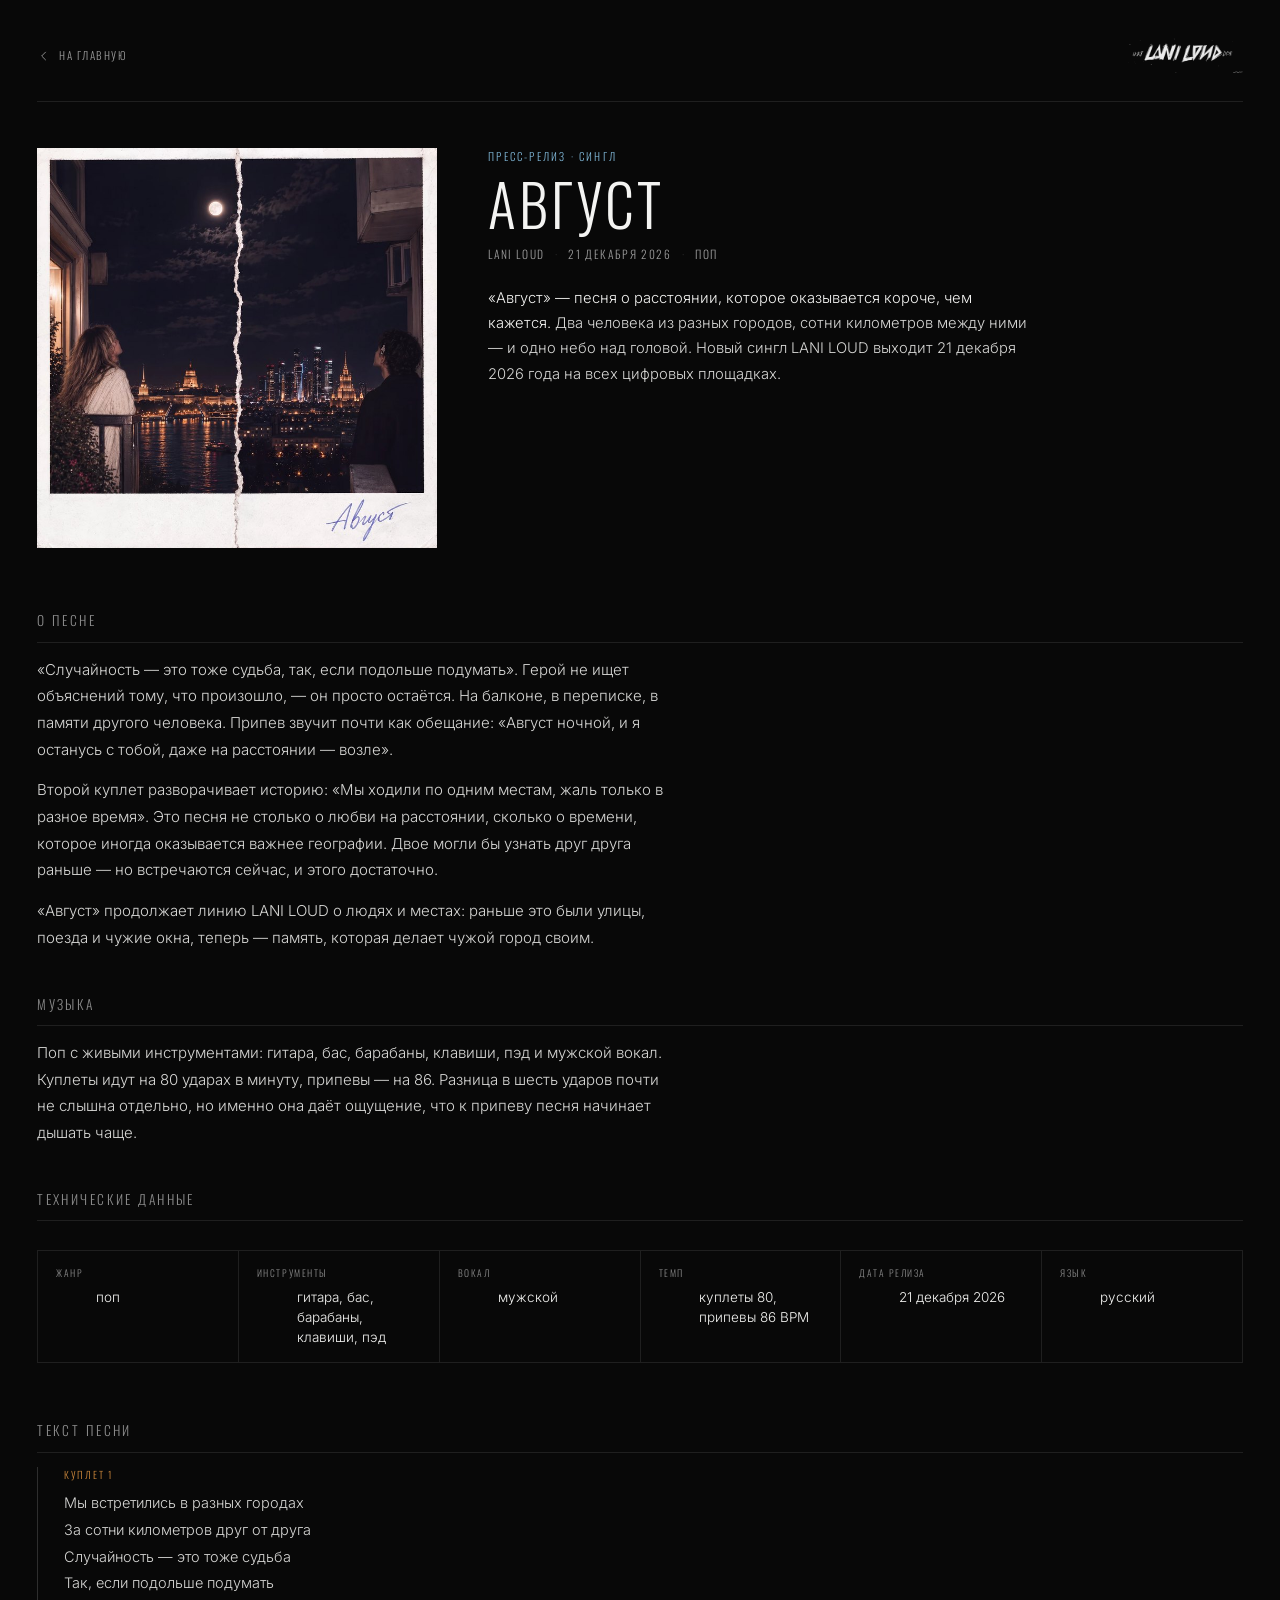
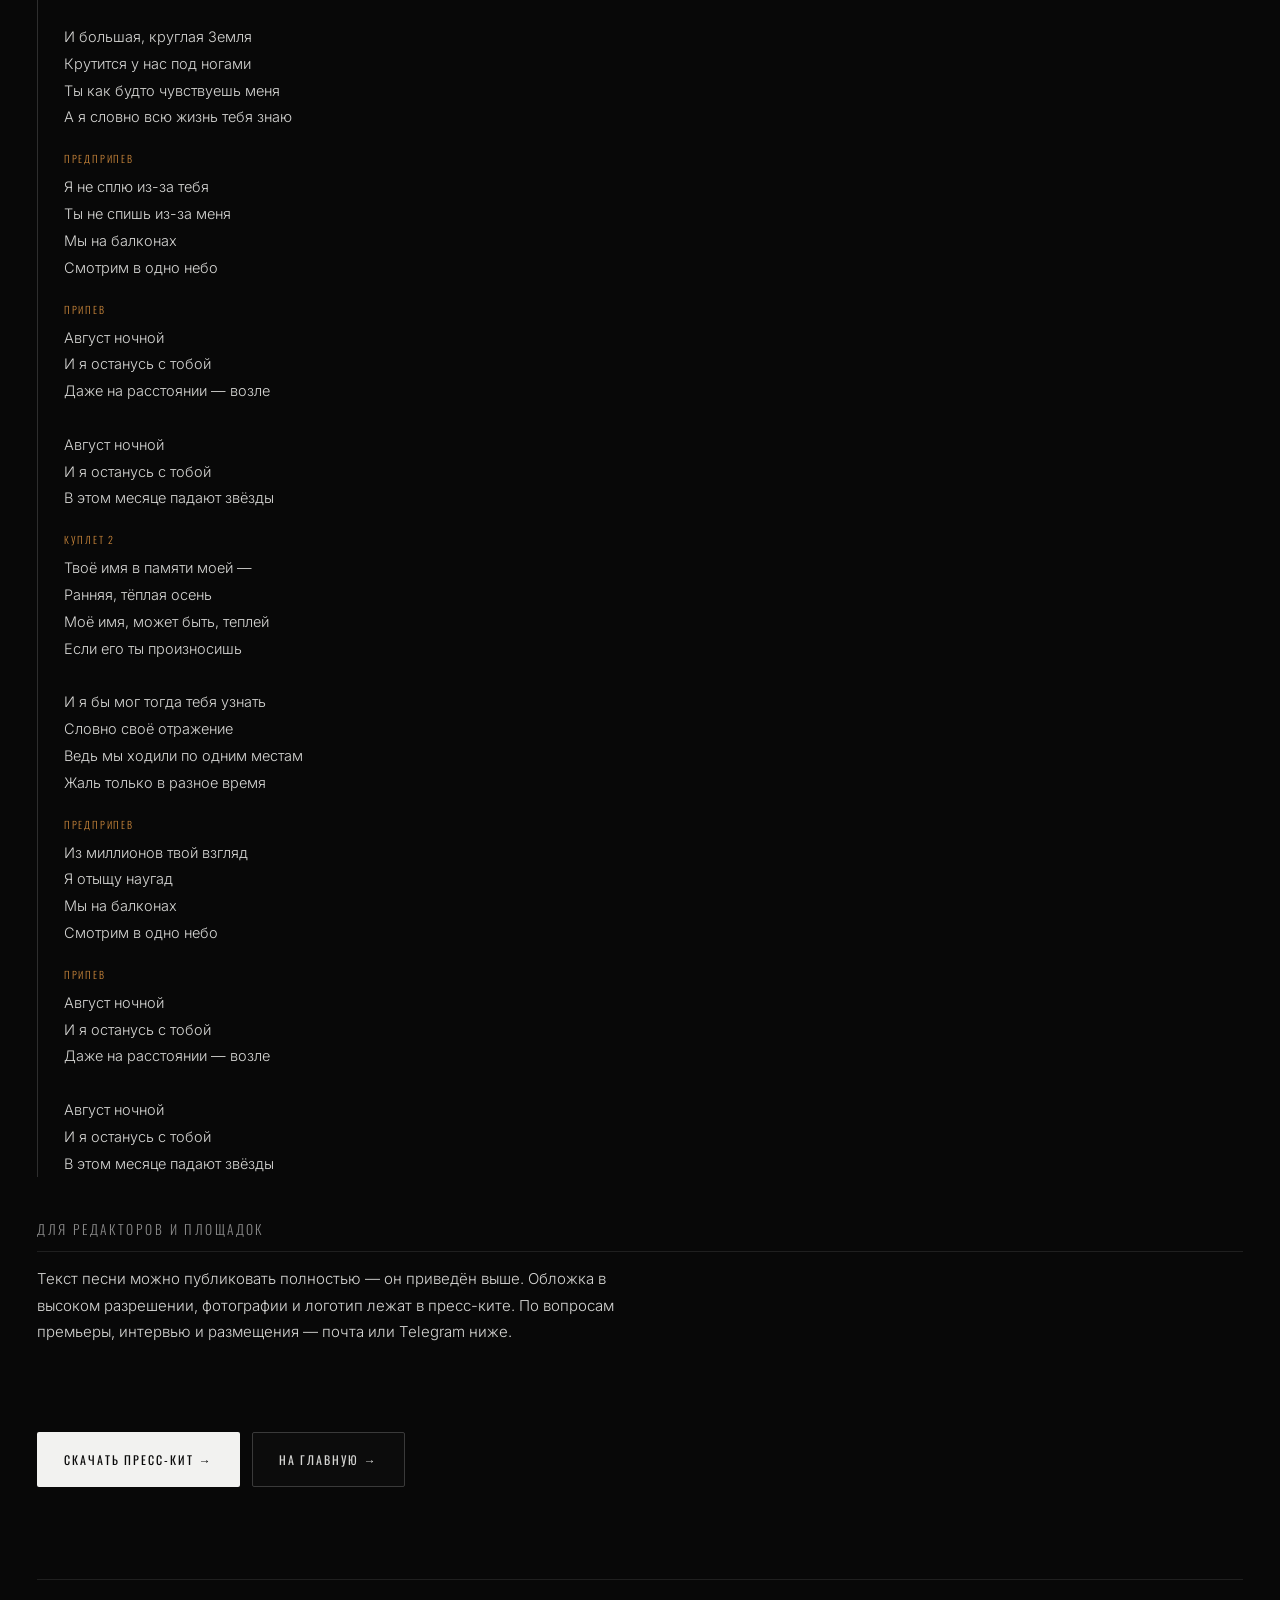
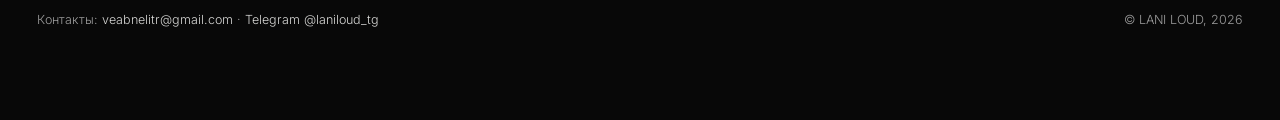
==== press/avgust.html @ 96c7801c "Пресс-релиз «Август»: отдельная страница, текст песни, техданные, обновлённый пресс-кит" ====
<!DOCTYPE html>
<html lang="ru">
<head>
<meta charset="utf-8">
<meta name="viewport" content="width=device-width, initial-scale=1">
<title>Пресс-релиз: LANI LOUD — «Август» · 21 декабря 2026</title>
<meta name="description" content="Пресс-релиз сингла LANI LOUD «Август»: история песни, музыка, технические данные и полный текст. Премьера — 21 декабря 2026.">
<link rel="canonical" href="https://laniloud.ru/press/avgust.html">
<meta property="og:type" content="article">
<meta property="og:locale" content="ru_RU">
<meta property="og:site_name" content="LANI LOUD">
<meta property="og:title" content="LANI LOUD — «Август». Пресс-релиз">
<meta property="og:description" content="История песни, музыка, технические данные и текст. Премьера — 21 декабря 2026.">
<meta property="og:image" content="https://laniloud.ru/assets/img/cover-04.jpg?v=5c06043e">
<meta property="og:url" content="https://laniloud.ru/press/avgust.html">
<meta name="twitter:card" content="summary_large_image">
<meta name="twitter:image" content="https://laniloud.ru/assets/img/cover-04.jpg?v=5c06043e">
<meta name="theme-color" content="#080808">

<link rel="icon" href="../favicon.ico" sizes="any">
<link rel="icon" type="image/png" sizes="192x192" href="../assets/img/icon-192.png">
<link rel="apple-touch-icon" href="../assets/img/apple-touch-icon.png">

<link rel="preload" as="font" type="font/woff2" href="../assets/fonts/oswald-400-cyrillic.woff2" crossorigin>
<link rel="preload" as="font" type="font/woff2" href="../assets/fonts/inter-300-cyrillic.woff2" crossorigin>
<link rel="stylesheet" href="../css/fonts.css">
<link rel="stylesheet" href="../css/style.css?v=68ec0468">
</head>
<body class="release-page">

<main class="release wrap">
  <div class="release-top">
    <a class="release-back" href="../index.html">
      <svg width="14" height="14" viewBox="0 0 24 24" fill="none" stroke="currentColor" stroke-width="1.5" aria-hidden="true"><path d="M15 5l-7 7 7 7"/></svg>
      На главную
    </a>
    <img src="../assets/img/logo.png" alt="LANI LOUD" width="1200" height="365">
  </div>

  <div class="release-hero">
    <div class="release-cover">
      <img src="../assets/img/cover-04.jpg?v=5c06043e" alt="Обложка сингла «Август»" width="760" height="760">
    </div>
    <div>
      <p class="release-kicker">Пресс-релиз · сингл</p>
      <h1 class="release-title">Август</h1>
      <p class="release-meta">
        <span>LANI LOUD</span>
        <span>21 декабря 2026</span>
        <span>поп</span>
      </p>
      <p class="release-lead">
        <b>«Август» — песня о расстоянии, которое оказывается короче, чем кажется.</b>
        Два человека из разных городов, сотни километров между ними — и одно небо над головой.
        Новый сингл LANI LOUD выходит 21 декабря 2026 года на всех цифровых площадках.
      </p>
    </div>
  </div>

  <div class="release-body">

    <section class="release-section">
      <h2 class="release-h2">О песне</h2>
      <p class="release-text">
        «Случайность — это тоже судьба, так, если подольше подумать». Герой не ищет объяснений
        тому, что произошло, — он просто остаётся. На балконе, в переписке, в памяти другого
        человека. Припев звучит почти как обещание: «Август ночной, и я останусь с тобой,
        даже на расстоянии — возле».
      </p>
      <p class="release-text">
        Второй куплет разворачивает историю: «Мы ходили по одним местам, жаль только в разное
        время». Это песня не столько о любви на расстоянии, сколько о времени, которое иногда
        оказывается важнее географии. Двое могли бы узнать друг друга раньше — но встречаются
        сейчас, и этого достаточно.
      </p>
      <p class="release-text">
        «Август» продолжает линию LANI LOUD о людях и местах: раньше это были улицы, поезда и
        чужие окна, теперь — память, которая делает чужой город своим.
      </p>
    </section>

    <section class="release-section">
      <h2 class="release-h2">Музыка</h2>
      <p class="release-text">
        Поп с живыми инструментами: гитара, бас, барабаны, клавиши, пэд и мужской вокал.
        Куплеты идут на 80 ударах в минуту, припевы — на 86. Разница в шесть ударов почти
        не слышна отдельно, но именно она даёт ощущение, что к припеву песня начинает
        дышать чаще.
      </p>
    </section>

    <section class="release-section">
      <h2 class="release-h2">Технические данные</h2>
      <dl class="release-specs">
        <div class="release-spec"><dt>Жанр</dt><dd>поп</dd></div>
        <div class="release-spec"><dt>Инструменты</dt><dd>гитара, бас, барабаны, клавиши, пэд</dd></div>
        <div class="release-spec"><dt>Вокал</dt><dd>мужской</dd></div>
        <div class="release-spec"><dt>Темп</dt><dd>куплеты 80, припевы 86 BPM</dd></div>
        <div class="release-spec"><dt>Дата релиза</dt><dd>21 декабря 2026</dd></div>
        <div class="release-spec"><dt>Язык</dt><dd>русский</dd></div>
      </dl>
    </section>

    <section class="release-section">
      <h2 class="release-h2">Текст песни</h2>
      <div class="lyrics">
        <div class="lyrics-part">
          <b>Куплет 1</b>
          <p>Мы встретились в разных городах
За сотни километров друг от друга
Случайность — это тоже судьба
Так, если подольше подумать

И большая, круглая Земля
Крутится у нас под ногами
Ты как будто чувствуешь меня
А я словно всю жизнь тебя знаю</p>
        </div>
        <div class="lyrics-part">
          <b>Предприпев</b>
          <p>Я не сплю из-за тебя
Ты не спишь из-за меня
Мы на балконах
Смотрим в одно небо</p>
        </div>
        <div class="lyrics-part">
          <b>Припев</b>
          <p>Август ночной
И я останусь с тобой
Даже на расстоянии — возле

Август ночной
И я останусь с тобой
В этом месяце падают звёзды</p>
        </div>
        <div class="lyrics-part">
          <b>Куплет 2</b>
          <p>Твоё имя в памяти моей —
Ранняя, тёплая осень
Моё имя, может быть, теплей
Если его ты произносишь

И я бы мог тогда тебя узнать
Словно своё отражение
Ведь мы ходили по одним местам
Жаль только в разное время</p>
        </div>
        <div class="lyrics-part">
          <b>Предприпев</b>
          <p>Из миллионов твой взгляд
Я отыщу наугад
Мы на балконах
Смотрим в одно небо</p>
        </div>
        <div class="lyrics-part">
          <b>Припев</b>
          <p>Август ночной
И я останусь с тобой
Даже на расстоянии — возле

Август ночной
И я останусь с тобой
В этом месяце падают звёзды</p>
        </div>
      </div>
    </section>

    <section class="release-section">
      <h2 class="release-h2">Для редакторов и площадок</h2>
      <p class="release-text">
        Текст песни можно публиковать полностью — он приведён выше. Обложка в высоком
        разрешении, фотографии и логотип лежат в пресс-ките. По вопросам премьеры,
        интервью и размещения — почта или Telegram ниже.
      </p>
    </section>

    <div class="release-cta">
      <a class="btn btn-solid" href="../assets/press/lani-loud-press-kit.zip?v=f2b9d2ac" download>Скачать пресс-кит →</a>
      <a class="btn btn-ghost" href="../index.html">На главную →</a>
    </div>

    <div class="release-foot">
      <span>
        Контакты: <a href="mailto:veabnelitr@gmail.com">veabnelitr@gmail.com</a> ·
        <a href="https://t.me/laniloud_tg" target="_blank" rel="noopener">Telegram @laniloud_tg</a>
      </span>
      <span>© LANI LOUD, 2026</span>
    </div>

  </div>
</main>

</body>
</html>
---- css/fonts.css ----
/* Шрифты лежат рядом с сайтом — внешний CDN не используется.
   Файл собран скриптом design/fetch_fonts.py, править вручную не нужно. */

@font-face {
  font-family: 'Inter';
  font-style: normal;
  font-weight: 300;
  font-display: swap;
  src: url('../assets/fonts/inter-300-cyrillic.woff2') format('woff2');
  unicode-range: U+0301, U+0400-045F, U+0490-0491, U+04B0-04B1, U+2116;
}

@font-face {
  font-family: 'Inter';
  font-style: normal;
  font-weight: 300;
  font-display: swap;
  src: url('../assets/fonts/inter-300-latin.woff2') format('woff2');
  unicode-range: U+0000-00FF, U+0131, U+0152-0153, U+02BB-02BC, U+02C6, U+02DA, U+02DC, U+0304, U+0308, U+0329, U+2000-206F, U+20AC, U+2122, U+2191, U+2193, U+2212, U+2215, U+FEFF, U+FFFD;
}

@font-face {
  font-family: 'Neucha';
  font-style: normal;
  font-weight: 400;
  font-display: swap;
  src: url('../assets/fonts/neucha-400-cyrillic.woff2') format('woff2');
  unicode-range: U+0301, U+0400-045F, U+0490-0491, U+04B0-04B1, U+2116;
}

@font-face {
  font-family: 'Neucha';
  font-style: normal;
  font-weight: 400;
  font-display: swap;
  src: url('../assets/fonts/neucha-400-latin.woff2') format('woff2');
  unicode-range: U+0000-00FF, U+0131, U+0152-0153, U+02BB-02BC, U+02C6, U+02DA, U+02DC, U+0304, U+0308, U+0329, U+2000-206F, U+20AC, U+2122, U+2191, U+2193, U+2212, U+2215, U+FEFF, U+FFFD;
}

@font-face {
  font-family: 'Oswald';
  font-style: normal;
  font-weight: 300;
  font-display: swap;
  src: url('../assets/fonts/oswald-300-cyrillic.woff2') format('woff2');
  unicode-range: U+0301, U+0400-045F, U+0490-0491, U+04B0-04B1, U+2116;
}

@font-face {
  font-family: 'Oswald';
  font-style: normal;
  font-weight: 300;
  font-display: swap;
  src: url('../assets/fonts/oswald-300-latin.woff2') format('woff2');
  unicode-range: U+0000-00FF, U+0131, U+0152-0153, U+02BB-02BC, U+02C6, U+02DA, U+02DC, U+0304, U+0308, U+0329, U+2000-206F, U+20AC, U+2122, U+2191, U+2193, U+2212, U+2215, U+FEFF, U+FFFD;
}

@font-face {
  font-family: 'Oswald';
  font-style: normal;
  font-weight: 400;
  font-display: swap;
  src: url('../assets/fonts/oswald-400-cyrillic.woff2') format('woff2');
  unicode-range: U+0301, U+0400-045F, U+0490-0491, U+04B0-04B1, U+2116;
}

@font-face {
  font-family: 'Oswald';
  font-style: normal;
  font-weight: 400;
  font-display: swap;
  src: url('../assets/fonts/oswald-400-latin.woff2') format('woff2');
  unicode-range: U+0000-00FF, U+0131, U+0152-0153, U+02BB-02BC, U+02C6, U+02DA, U+02DC, U+0304, U+0308, U+0329, U+2000-206F, U+20AC, U+2122, U+2191, U+2193, U+2212, U+2215, U+FEFF, U+FFFD;
}
---- css/style.css ----
/* ==========================================================================
   LANI LOUD — дизайн-система и вёрстка главной страницы
   Палитра и метрики сняты с концепта (см. design/analyze_concept.py)
   Структура: шапка → hero с видео-баннером → музыка → видео → пресс-релизы → фото → футер
   ========================================================================== */

/* ---------- 1. Токены ---------- */
:root {
  /* фон и поверхности */
  --bg:            #080808;
  --bg-soft:       #0e0e0e;
  --surface:       #181818;
  --surface-2:     #222222;
  --line:          #1f1f1f;
  --line-strong:   #2e2e2e;

  /* текст */
  --text:          #f4f4f2;
  --text-soft:     #d6d6d4;
  --text-muted:    #9c9c9c;
  --text-dim:      #8a8a8a;   /* было #6f6f6f — не дотягивало до 4.5:1 по контрасту */

  /* акцент — тёплый янтарь городских огней */
  --ember:         #d08a3c;
  --ember-soft:    rgba(208, 138, 60, .28);
  --cool:          #7fb6d6;   /* холодный акцент логотипа, для бейджей «скоро» */

  /* типографика */
  --font-display: "Oswald", "Arial Narrow", Impact, sans-serif;
  --font-body:    "Inter", -apple-system, "Segoe UI", Roboto, Arial, sans-serif;
  --font-script:  "Neucha", "Caveat", "Segoe Script", cursive;

  /* сетка */
  --maxw:   1440px;
  --gut:    clamp(18px, 2.9vw, 44px);
  --radius: 2px;

  --ease: cubic-bezier(.22, .61, .36, 1);
}

/* ---------- 2. Сброс ---------- */
*, *::before, *::after { box-sizing: border-box; }
html { -webkit-text-size-adjust: 100%; scroll-behavior: smooth; }
body {
  margin: 0;
  background: var(--bg);
  color: var(--text);
  font-family: var(--font-body);
  font-size: 15px;
  font-weight: 300;
  line-height: 1.6;
  -webkit-font-smoothing: antialiased;
  overflow-x: hidden;
}
img, svg, video { display: block; max-width: 100%; }
h1, h2, h3, p, figure, blockquote, ul, ol { margin: 0; padding: 0; }
ul, ol { list-style: none; }
a { color: inherit; text-decoration: none; }
button, input { font: inherit; color: inherit; }
button { background: none; border: 0; cursor: pointer; }
:focus-visible { outline: 1px solid var(--ember); outline-offset: 3px; }

.sprite { position: absolute; width: 0; height: 0; overflow: hidden; }
.ico { width: 16px; height: 16px; flex: none; }
.ico-arrow { width: 15px; height: 15px; }
.sr-only {
  position: absolute; width: 1px; height: 1px; padding: 0; margin: -1px;
  overflow: hidden; clip: rect(0 0 0 0); white-space: nowrap; border: 0;
}
.skip-link {
  position: absolute; left: -9999px; top: 0; z-index: 200;
  padding: 12px 18px; background: var(--text); color: #0a0a0a;
  font-family: var(--font-display); font-size: 12px; letter-spacing: .12em; text-transform: uppercase;
}
.skip-link:focus { left: 12px; top: 12px; }

.wrap { width: 100%; max-width: var(--maxw); margin-inline: auto; padding-inline: var(--gut); }

/* ---------- 3. Типографика-компоненты ---------- */
.section-title {
  font-family: var(--font-display);
  font-size: 13px;
  font-weight: 400;
  letter-spacing: .2em;
  text-transform: uppercase;
  color: var(--text);
}
.section-head {
  display: flex; align-items: baseline; justify-content: space-between; gap: 20px;
  padding-block: clamp(24px, 2.4vw, 34px) clamp(16px, 1.6vw, 22px);
}
.section-note {
  font-size: 12px; color: var(--text-dim);
}
.section-link,
.text-link {
  display: inline-flex; align-items: center; gap: 10px;
  font-family: var(--font-display); font-size: 11px; font-weight: 300;
  letter-spacing: .16em; text-transform: uppercase; color: var(--text-soft);
  transition: color .25s var(--ease);
}
.section-link:hover, .text-link:hover { color: var(--ember); }
.section-link .ico-arrow, .text-link .ico-arrow { transition: transform .3s var(--ease); }
.section-link:hover .ico-arrow, .text-link:hover .ico-arrow { transform: translateX(4px); }
.text-link.is-muted { color: var(--text-dim); cursor: default; }
.text-link.is-muted:hover { color: var(--text-dim); }

/* бейджи статуса релиза */
.badge {
  display: inline-block; margin-bottom: 12px;
  padding: 4px 9px; border: 1px solid var(--line-strong); border-radius: 2px;
  font-family: var(--font-display); font-size: 10px; font-weight: 400;
  letter-spacing: .18em; text-transform: uppercase;
}
.badge-out { color: var(--ember); border-color: var(--ember-soft); }
.badge-soon { color: var(--cool); border-color: rgba(127, 182, 214, .28); }

/* ---------- 4. Кнопки ---------- */
.btn {
  display: inline-flex; align-items: center; justify-content: center; gap: 14px;
  padding: 17px 26px;
  font-family: var(--font-display); font-size: 12px; font-weight: 400;
  letter-spacing: .16em; text-transform: uppercase;
  border: 1px solid transparent; border-radius: var(--radius);
  transition: background-color .3s var(--ease), color .3s var(--ease),
              border-color .3s var(--ease), transform .3s var(--ease);
}
.btn .ico-arrow { transition: transform .3s var(--ease); }
.btn:hover .ico-arrow { transform: translateX(4px); }
.btn-solid { background: #f2f2f0; color: #0a0a0a; }
.btn-solid:hover { background: #fff; transform: translateY(-1px); }
.btn-ghost { border-color: #3a3a3a; color: var(--text-soft); background: rgba(255, 255, 255, .015); }
.btn-ghost:hover { border-color: var(--ember); color: #fff; }

/* ---------- 5. Шапка ---------- */
.site-header {
  position: fixed; inset: 0 0 auto 0; z-index: 60;
  transition: background-color .4s var(--ease), border-color .4s var(--ease);
  border-bottom: 1px solid transparent;
}
.site-header.is-stuck {
  background: rgba(8, 8, 8, .92);
  backdrop-filter: blur(10px);
  border-bottom-color: var(--line);
}
.header-inner {
  display: grid; grid-template-columns: 1fr auto 1fr; align-items: center; gap: 20px;
  min-height: 72px;
}
/* логотип в шапке проявляется только после прокрутки: в hero уже есть большой */
.header-logo {
  justify-self: center;
  opacity: 0; visibility: hidden;
  transition: opacity .35s var(--ease), visibility .35s var(--ease);
}
.site-header.is-stuck .header-logo { opacity: 1; visibility: visible; }
.header-logo img {
  width: auto; height: clamp(22px, 2.1vw, 30px);
  filter: drop-shadow(0 2px 10px rgba(0, 0, 0, .7));
}
.socials { display: flex; align-items: center; gap: clamp(14px, 1.6vw, 22px); }
.socials a { color: #cfcfcf; transition: color .25s var(--ease), transform .25s var(--ease); }
.socials a:hover { color: var(--ember); transform: translateY(-1px); }
.socials .ico { width: 15px; height: 15px; }

.main-nav { justify-self: end; }
.main-nav ul { display: flex; align-items: center; gap: clamp(14px, 2.1vw, 30px); }
.main-nav a {
  position: relative;
  font-family: var(--font-display); font-size: 12px; font-weight: 300;
  letter-spacing: .15em; text-transform: uppercase; color: var(--text-soft);
  padding-block: 6px; transition: color .25s var(--ease);
}
.main-nav a::after {
  content: ""; position: absolute; left: 0; right: 0; bottom: 0; height: 1px;
  background: var(--ember); transform: scaleX(0); transform-origin: left;
  transition: transform .3s var(--ease);
}
.main-nav a:hover { color: #fff; }
.main-nav a:hover::after { transform: scaleX(1); }

.burger { display: none; justify-self: end; width: 34px; height: 34px; padding: 8px 4px; }
.burger-line { display: block; height: 1px; background: var(--text-soft); transition: transform .3s var(--ease); }
.burger-line + .burger-line { margin-top: 7px; }
.burger[aria-expanded="true"] .burger-line:first-child { transform: translateY(4px) rotate(45deg); }
.burger[aria-expanded="true"] .burger-line:last-child { transform: translateY(-4px) rotate(-45deg); }

/* ---------- 6. Мобильное меню ---------- */
.mobile-menu {
  position: fixed; inset: 0; z-index: 55;
  background: rgba(8, 8, 8, .98);
  padding: 100px var(--gut) 40px;
  display: flex; flex-direction: column; justify-content: space-between;
}
.mobile-menu[hidden] { display: none; }
.mobile-menu nav a {
  display: block; padding-block: 14px;
  font-family: var(--font-display); font-size: 26px; font-weight: 300;
  letter-spacing: .1em; text-transform: uppercase; color: var(--text);
  border-bottom: 1px solid var(--line);
}
.mobile-menu nav a:hover { color: var(--ember); }
.mobile-socials { padding-top: 30px; }
body.is-locked { overflow: hidden; }

/* ---------- 7. Hero с видео-баннером ---------- */
.hero {
  position: relative;
  display: flex; flex-direction: column;
  min-height: clamp(620px, 84vh, 840px);
  padding: 56px 0 clamp(34px, 4vw, 58px);
  overflow: hidden;
  border-bottom: 1px solid var(--line);
}
.hero-bg {
  position: absolute; inset: 0;
  /* По горизонтали 100% — справа всегда остаются скелет-дудл и окно.
     По вертикали: фон масштабируется по ширине окна, поэтому голова «уезжает»
     вниз на широких экранах. 19.17vw — на какой высоте в кадре голова,
     250px — на какой высоте hero её удержать. Значение отрицательное, то есть
     картинка приподнимается; min(0px, …) не даёт уйти в плюс и оставить пустоту сверху. */
  background-image: url("../assets/img/hero.jpg");
  background-repeat: no-repeat;
  background-size: cover;
  background-position: 100% min(0px, calc(250px - 19.17vw));
}
.hero-video {
  position: absolute; inset: 0;
  width: 100%; height: 100%;
  object-fit: cover; object-position: center center;
}
.hero-scrim {
  position: absolute; inset: 0;
  background:
    linear-gradient(90deg, rgba(8, 8, 8, .92) 0%, rgba(8, 8, 8, .55) 34%, rgba(8, 8, 8, .05) 62%, rgba(8, 8, 8, .35) 100%),
    linear-gradient(180deg, rgba(8, 8, 8, .88) 0%, rgba(8, 8, 8, .05) 32%, rgba(8, 8, 8, .3) 70%, var(--bg) 100%);
}
.hero-logo { position: relative; z-index: 3; padding-inline: var(--gut); }
/* логотип: увеличен так, чтобы просвет сверху и до головы был одинаковым
   (56 px сверху и ~56 px до волос на типичном десктопе). */
.hero-logo img {
  width: clamp(220px, 30.4vw, 437px); height: auto; margin-inline: auto;
  filter: drop-shadow(0 6px 28px rgba(0, 0, 0, .9));
}
.hero-inner {
  position: relative; z-index: 2;
  flex: 1;
  display: grid; grid-template-columns: minmax(0, 1fr) minmax(0, 300px);
  align-items: end; gap: 40px;
  padding-top: clamp(6px, 0.8vw, 14px);
}
.hero-title {
  font-family: var(--font-display);
  font-size: clamp(17px, 1.62vw, 24px);
  font-weight: 300;
  line-height: 1.55;
  letter-spacing: .05em;
  text-transform: uppercase;
  color: #f0f0ee;
  max-width: 22ch;
}
.hero-actions { display: flex; flex-wrap: wrap; gap: 14px; margin-top: clamp(24px, 3vw, 40px); }

/* цитата: как в референсе — прописные, наклон, тонкие «процарапанные» штрихи,
   стоит выше скелета-дудла и не задевает его */
.hero-quote {
  align-self: start;
  text-align: right;
  max-width: 250px;
  margin-left: auto;
}
.hero-quote::before {
  content: ""; display: block; width: 100%; height: 1px;
  background: rgba(255, 255, 255, .34); margin: 0 0 13px auto;
}
.hero-quote blockquote p {
  font-family: var(--font-script);
  font-size: clamp(14px, 1.16vw, 17px);
  font-weight: 400;
  line-height: 1.3;
  letter-spacing: .01em;
  text-transform: uppercase;
  color: rgba(255, 255, 255, .88);
  text-shadow: 0 0 15px rgba(255, 255, 255, .16), 0 2px 12px rgba(0, 0, 0, .9);
  transform: skewX(-8deg);
  transform-origin: 100% 0;
  filter: url(#scratched);
}
.hero-quote figcaption {
  display: flex; align-items: center; justify-content: flex-end; gap: 10px;
  margin-top: 12px;
  font-family: var(--font-script); font-size: 13px;
  letter-spacing: .06em; text-transform: uppercase;
  color: rgba(255, 255, 255, .6);
}
.hero-quote figcaption::before {
  content: ""; width: 26px; height: 1px; background: rgba(255, 255, 255, .5);
}

/* ---------- 8. Секции ---------- */
.section { border-bottom: 1px solid var(--line); }

/* ---------- 9. Музыка ---------- */
.track-grid {
  display: grid; grid-template-columns: repeat(auto-fit, minmax(220px, 1fr));
  gap: clamp(10px, 1.15vw, 18px);
  padding-bottom: clamp(6px, 1vw, 12px);
}
.track-card { display: block; width: 100%; text-align: left; }
.track-cover {
  position: relative;
  display: block; overflow: hidden; background: var(--surface);
  aspect-ratio: 9 / 10;                 /* пропорция обложки как в концепте */
}
.track-badge {
  position: absolute; z-index: 2; top: 10px; left: 10px;
  padding: 4px 8px; border: 1px solid rgba(127, 182, 214, .45); border-radius: 2px;
  background: rgba(8, 8, 8, .68);
  font-family: var(--font-display); font-size: 10px; font-weight: 400;
  letter-spacing: .18em; text-transform: uppercase; color: var(--cool);
}
.track-cover img {
  width: 100%; height: 100%; object-fit: cover;
  filter: grayscale(.3) brightness(.88) contrast(1.06);
  transition: transform .6s var(--ease), filter .6s var(--ease);
}
.track-card:hover .track-cover img,
.track-card:focus-visible .track-cover img { transform: scale(1.035); filter: grayscale(0) brightness(1) contrast(1.02); }
.track-meta {
  display: flex; align-items: baseline; justify-content: space-between; gap: 10px;
  padding-block: 13px 12px;
  border-bottom: 1px solid var(--line);
}
.track-name { font-size: 13px; color: #e8e8e6; }
.track-time {
  font-family: var(--font-display); font-size: 11px; font-weight: 300;
  letter-spacing: .1em; color: var(--text-dim);
}
.track-card:hover .track-name { color: #fff; }
.track-card:hover .track-time { color: var(--ember); }

.player-bar {
  display: flex; align-items: center; flex-wrap: wrap;
  gap: clamp(14px, 1.8vw, 22px);
  padding-block: clamp(20px, 2.4vw, 30px) clamp(24px, 2.6vw, 34px);
}
.player-btn {
  width: 40px; height: 40px; flex: none;
  display: grid; place-items: center;
  border: 1px solid var(--line-strong); border-radius: 50%;
  color: #d8d8d6;
  transition: border-color .3s var(--ease), color .3s var(--ease), transform .3s var(--ease);
}
.player-btn .ico { width: 13px; height: 13px; margin-left: 2px; }
.player-btn:hover { border-color: var(--ember); color: #fff; transform: scale(1.05); }
.waveform { display: flex; align-items: center; gap: 2px; flex: 1 1 220px; height: 44px; overflow: hidden; }
.waveform span {
  flex: 1 1 auto; min-width: 1px; background: #464646; border-radius: 1px;
  transition: background-color .4s var(--ease);
}
.player-bar:hover .waveform span { background: #5c5c5c; }
.waveform span.is-ember { background: var(--ember); }

.player-label {
  font-family: var(--font-display); font-size: 11px; font-weight: 300;
  letter-spacing: .14em; text-transform: uppercase; color: var(--text-dim);
}
.platform-inline { display: flex; align-items: center; flex-wrap: wrap; gap: 8px; }
.platform-inline a {
  display: inline-flex; align-items: center; gap: 8px;
  padding: 8px 13px; border: 1px solid var(--line-strong); border-radius: 2px;
  font-family: var(--font-display); font-size: 11px; font-weight: 300;
  letter-spacing: .12em; text-transform: uppercase; color: var(--text-soft);
  transition: color .25s var(--ease), border-color .25s var(--ease), background-color .25s var(--ease);
}
.platform-inline a:hover { color: #fff; border-color: var(--ember); background: rgba(208, 138, 60, .06); }
.platform-inline .ico { width: 14px; height: 14px; color: var(--ember); }

/* профили артиста на площадках */
.artist-links {
  display: flex; align-items: center; flex-wrap: wrap; gap: 12px 20px;
  padding-bottom: clamp(24px, 2.8vw, 38px);
}
.artist-links ul { display: flex; align-items: center; flex-wrap: wrap; gap: clamp(14px, 1.6vw, 24px); }
.artist-links a {
  display: inline-flex; align-items: center; gap: 8px;
  font-family: var(--font-display); font-size: 11.5px; font-weight: 300;
  letter-spacing: .14em; text-transform: uppercase; color: var(--text-muted);
  transition: color .25s var(--ease);
}
.artist-links a:hover { color: var(--ember); }
.artist-links .ico { width: 14px; height: 14px; }

/* ---------- 10. Видео ---------- */
.video-featured {
  display: grid; grid-template-columns: minmax(0, 2.1fr) minmax(0, 1fr);
  gap: clamp(20px, 2.6vw, 44px);
  align-items: center;
  padding-bottom: clamp(28px, 3vw, 44px);
}
.video-embed {
  position: relative; display: block; width: 100%;
  aspect-ratio: 16 / 9; overflow: hidden;
  background: var(--surface); border: 1px solid var(--line);
}
.video-embed img {
  width: 100%; height: 100%; object-fit: cover;
  filter: grayscale(.25) brightness(.82) contrast(1.06);
  transition: transform .6s var(--ease), filter .6s var(--ease);
}
.video-embed:hover img { transform: scale(1.03); filter: grayscale(0) brightness(1); }
.video-embed.is-playing { cursor: default; }
.video-iframe { width: 100%; height: 100%; border: 0; display: block; }
.video-play { position: absolute; inset: 0; display: grid; place-items: center; color: #fff; pointer-events: none; }
.video-play::before {
  content: ""; position: absolute; width: 68px; height: 68px;
  border: 1px solid rgba(255, 255, 255, .75); border-radius: 50%;
  background: rgba(8, 8, 8, .35);
  transition: background-color .3s var(--ease), border-color .3s var(--ease), transform .3s var(--ease);
}
.video-play .ico { position: relative; width: 18px; height: 18px; margin-left: 4px; }
.video-embed:hover .video-play::before { background: var(--ember); border-color: var(--ember); transform: scale(1.08); }

.video-caption { padding-top: 2px; }
.video-caption .video-name {
  font-family: var(--font-display); font-size: clamp(18px, 1.5vw, 22px); font-weight: 400;
  letter-spacing: .1em; text-transform: uppercase; color: var(--text);
}
.video-caption .video-type {
  margin-top: 8px;
  font-family: var(--font-display); font-size: 11px; font-weight: 300;
  letter-spacing: .16em; text-transform: uppercase; color: var(--text-dim);
}
.video-text { margin: 16px 0 20px; font-size: 13.5px; line-height: 1.68; color: var(--text-muted); }
.video-note {
  margin-top: 26px; padding-top: 18px; border-top: 1px solid var(--line);
  font-size: 12.5px; line-height: 1.6; color: var(--text-dim);
}

/* ---------- 11. Пресс-релизы ---------- */
.press-grid {
  display: grid; grid-template-columns: 1fr 1fr;
  column-gap: clamp(24px, 3.4vw, 60px);
  padding-bottom: clamp(28px, 3vw, 44px);
}
.press-card {
  display: grid; grid-template-columns: 96px minmax(0, 1fr); gap: clamp(16px, 1.8vw, 24px);
  padding-block: clamp(18px, 2vw, 26px);
  border-top: 1px solid var(--line);
}
.press-card img {
  width: 96px; height: 96px; object-fit: cover; align-self: start;
  filter: grayscale(.25) brightness(.9);
  transition: filter .5s var(--ease);
}
.press-card:hover img { filter: grayscale(0) brightness(1); }
.press-card.is-soon img { filter: grayscale(.75) brightness(.7); }
.press-title { font-family: var(--font-display); font-size: 16px; font-weight: 400; letter-spacing: .1em; text-transform: uppercase; color: var(--text); }
.press-meta { margin: 6px 0 8px; font-size: 11.5px; color: var(--text-dim); }
.press-text { font-size: 13px; line-height: 1.68; color: var(--text-muted); margin-bottom: 14px; }

/* ---------- 12. Фото-полоса ---------- */
.photo-strip { position: relative; border-bottom: 1px solid var(--line); }
.photo-label {
  position: absolute; top: 0; left: 50%; transform: translateX(-50%);
  width: 100%; max-width: var(--maxw); padding: 16px var(--gut); z-index: 2;
}
.photo-row { display: grid; grid-template-columns: repeat(5, minmax(0, 1fr)); gap: 2px; }
.photo-row li { aspect-ratio: 5 / 4; overflow: hidden; }
.photo-row img {
  width: 100%; height: 100%; object-fit: cover;
  filter: grayscale(.42) brightness(.86) contrast(1.06);
  transition: filter .5s var(--ease), transform .6s var(--ease);
}
.photo-row li:hover img { filter: grayscale(0) brightness(1); transform: scale(1.02); }

/* ---------- 13. Футер ---------- */
.site-footer { background: var(--bg); }
.footer-inner {
  display: grid; grid-template-columns: 1fr 1.5fr;
  padding-block: clamp(30px, 3.4vw, 50px);
}
.footer-col { padding-right: clamp(20px, 2.4vw, 40px); }
.footer-contacts { border-left: 1px solid var(--line); padding-left: clamp(20px, 2.4vw, 40px); }
.footer-col .section-title { margin-bottom: clamp(16px, 1.8vw, 22px); }
.footer-brand { display: flex; flex-direction: column; align-items: flex-start; }
.footer-logo { width: clamp(150px, 12vw, 190px); height: auto; margin-bottom: clamp(14px, 1.6vw, 20px); opacity: .9; }
.footer-note { font-size: 12.5px; color: var(--text-muted); max-width: 30ch; }
.footer-socials { margin-top: clamp(20px, 2.4vw, 30px); }

.contact-list { margin-bottom: 26px; }
.contact-list li + li { margin-top: 10px; }
.contact-list a { font-family: var(--font-display); font-size: 14px; font-weight: 300; letter-spacing: .08em; color: var(--text-soft); transition: color .25s var(--ease); }
.contact-list a:hover { color: var(--ember); }

.footer-skeleton { display: flex; align-items: center; justify-content: flex-end; gap: 16px; margin-top: clamp(28px, 3vw, 46px); }
.footer-skeleton svg { width: clamp(38px, 3vw, 48px); height: auto; aspect-ratio: 120 / 190; color: rgba(228, 228, 228, .55); }
.script-line { font-family: var(--font-script); font-size: clamp(19px, 1.6vw, 24px); line-height: 1.15; color: #dedede; transform: rotate(-2deg); }

.footer-bottom {
  display: flex; align-items: center; justify-content: space-between; gap: 16px;
  padding-block: 18px; border-top: 1px solid var(--line);
  font-family: var(--font-display); font-size: 11px; font-weight: 300;
  letter-spacing: .14em; text-transform: uppercase; color: var(--text-dim);
}

/* ---------- 14. Модалка «где слушать» ---------- */
.modal { position: fixed; inset: 0; z-index: 100; display: grid; place-items: center; padding: 20px; }
.modal[hidden] { display: none; }
.modal-backdrop { position: absolute; inset: 0; background: rgba(4, 4, 4, .84); backdrop-filter: blur(6px); }
.modal-panel {
  position: relative; z-index: 1;
  width: min(580px, 100%);
  display: grid; grid-template-columns: 180px minmax(0, 1fr); gap: clamp(18px, 2vw, 28px);
  padding: clamp(20px, 2.4vw, 30px);
  background: var(--bg-soft); border: 1px solid var(--line-strong);
  animation: modal-in .35s var(--ease) both;
}
@keyframes modal-in { from { opacity: 0; transform: translateY(10px) scale(.99); } to { opacity: 1; transform: none; } }
.modal-cover { width: 100%; height: auto; aspect-ratio: 1; object-fit: cover; align-self: start; filter: brightness(.94); }
.modal-body { min-width: 0; }
.modal-title { font-family: var(--font-display); font-size: 20px; font-weight: 400; letter-spacing: .1em; text-transform: uppercase; }
.modal-meta { margin-top: 8px; font-size: 12px; color: var(--text-dim); }
.platform-list { margin-top: 22px; display: grid; gap: 8px; }
.platform-list .platform-link {
  display: flex; align-items: center; justify-content: space-between; gap: 12px;
  padding: 13px 16px; border: 1px solid var(--line-strong);
  font-family: var(--font-display); font-size: 12px; font-weight: 300;
  letter-spacing: .14em; text-transform: uppercase; color: var(--text-soft);
  transition: border-color .3s var(--ease), color .3s var(--ease), background-color .3s var(--ease);
}
a.platform-link:hover { border-color: var(--ember); color: #fff; background: rgba(208, 138, 60, .06); }
.platform-list .ico-arrow { width: 14px; height: 14px; }
.platform-list .is-disabled { opacity: .45; pointer-events: none; }
.platform-link .pla { display: inline-flex; align-items: center; gap: 10px; }
.platform-link .pla .ico { width: 15px; height: 15px; }
.modal-close {
  position: absolute; top: 12px; right: 12px; z-index: 2;
  width: 36px; height: 36px; display: grid; place-items: center;
  color: var(--text-muted); transition: color .25s var(--ease), transform .25s var(--ease);
}
.modal-close:hover { color: #fff; transform: rotate(90deg); }

/* ---------- 14b. Подтверждение действия (копирование адреса) ---------- */
.toast {
  position: fixed; left: 50%; bottom: clamp(20px, 3vw, 38px); z-index: 140;
  transform: translate(-50%, 14px);
  max-width: min(92vw, 480px); padding: 14px 22px;
  border: 1px solid var(--line-strong); background: rgba(16, 16, 16, .97);
  color: var(--text-soft); font-size: 12.5px; line-height: 1.5; letter-spacing: .02em;
  text-align: center; opacity: 0; visibility: hidden;
  transition: opacity .3s var(--ease), transform .3s var(--ease), visibility .3s;
}
.toast.is-visible { opacity: 1; visibility: visible; transform: translate(-50%, 0); }
.toast b { font-weight: 400; color: var(--ember); }
@media (prefers-reduced-motion: reduce) {
  .toast { transition: none; }
}

/* ---------- 15. Появление при скролле ---------- */
.js .reveal { opacity: 0; transform: translateY(14px); }
.js .reveal.is-visible { opacity: 1; transform: none; transition: opacity .7s var(--ease), transform .7s var(--ease); }

/* ---------- 16. Адаптив ---------- */
@media (max-width: 1100px) {
  /* ряды карточек музыки и фото превращаются в горизонтальную ленту */
  .track-grid,
  .photo-row {
    display: flex; gap: 10px;
    overflow-x: auto; scroll-snap-type: x mandatory;
    padding-bottom: 6px;
    scrollbar-width: thin;
    -webkit-overflow-scrolling: touch;
  }
  .track-grid > *, .photo-row > * { flex: 0 0 clamp(180px, 30vw, 260px); scroll-snap-align: start; }
  .track-grid { padding-inline: var(--gut); }
  .wrap > .track-grid { margin-inline: calc(var(--gut) * -1); }
  .photo-row { padding-inline: 2px; }
  .photo-row > * { flex: 0 0 clamp(200px, 34vw, 300px); }
  .photo-row li { aspect-ratio: auto; }
  .photo-row img { aspect-ratio: 5 / 4; }

  .press-grid { grid-template-columns: 1fr; }
  .video-featured { grid-template-columns: 1fr; }
}

@media (max-width: 780px) {
  .main-nav { display: none; }
  .burger { display: block; }
  .header-inner { grid-template-columns: 1fr auto; min-height: 60px; }
  .header-logo { justify-self: start; grid-column: 1; grid-row: 1; }
  .socials { display: none; }
  .burger { grid-column: 2; grid-row: 1; }

  /* на телефоне hero — это кадр во всю ширину, поверх него логотип, ниже текст */
  .hero {
    min-height: auto;
    padding-top: 68vw;                      /* высота кадра: лицо остаётся выше заголовка */
    padding-bottom: clamp(30px, 7vw, 46px);
  }
  .hero-video { display: none; }
  /* на телефоне — кадр без добавленного неба: фон тут уходит под текст,
     и лицо остаётся выше заголовка, как было */
  .hero-bg {
    background-image: url("../assets/img/hero-mobile.jpg");
    background-size: cover;
    background-position: 68% center;
  }
  .hero-scrim {
    background: linear-gradient(180deg,
      rgba(8, 8, 8, .8) 0%, rgba(8, 8, 8, .18) 18%, rgba(8, 8, 8, .05) 38%,
      rgba(8, 8, 8, .4) 66%, var(--bg) 96%);
  }
  .hero-logo { position: absolute; top: 30px; left: 0; right: 0; }
  .hero-logo img { width: min(58vw, 260px); }
  .hero-inner { grid-template-columns: 1fr; align-items: start; gap: 30px; padding-top: clamp(24px, 7vw, 40px); padding-bottom: 0; }
  .hero-title { font-size: clamp(16px, 4.4vw, 20px); max-width: none; }
  .hero-quote { text-align: left; max-width: 320px; margin-left: 0; padding-top: 22px; border-top: 1px solid var(--line); }
  .hero-quote::before { display: none; }
  .hero-quote blockquote p { transform: none; }          /* на телефоне наклон только мешает чтению */
  .hero-quote figcaption { justify-content: flex-start; }
  .hero-actions { flex-direction: column; align-items: stretch; }
  .hero-actions .btn { width: 100%; }

  .press-card { grid-template-columns: 72px minmax(0, 1fr); gap: 16px; }
  .press-card img { width: 72px; height: 72px; }

  .footer-inner { grid-template-columns: 1fr; }
  .footer-col { padding-right: 0; }
  .footer-contacts { border-left: 0; border-top: 1px solid var(--line); margin-top: 34px; padding-left: 0; padding-top: 30px; }
  .footer-bottom { flex-direction: column; align-items: flex-start; gap: 8px; }
  .modal-panel { grid-template-columns: 1fr; }
  .modal-cover { max-width: 150px; }
  .section-head { flex-wrap: wrap; row-gap: 6px; }
  .section-note { display: none; }
}

@media (max-width: 420px) {
  .btn { padding: 15px 18px; font-size: 11px; letter-spacing: .12em; }
  .contact-list a { font-size: 13px; }
}

/* ---------- 17. Меньше движения ---------- */
@media (prefers-reduced-motion: reduce) {
  html { scroll-behavior: auto; }
  *, *::before, *::after { animation-duration: .001ms !important; transition-duration: .001ms !important; }
  .js .reveal { opacity: 1; transform: none; }
  .hero-video { display: none; }                 /* вместо видео — постер */
}

/* ---------- 18. Страница пресс-релиза (press/avgust.html) ---------- */
.release { padding-top: clamp(22px, 3vw, 38px); padding-bottom: clamp(50px, 7vw, 90px); }
.release-top {
  display: flex; align-items: center; justify-content: space-between; gap: 20px;
  padding-bottom: clamp(18px, 2.4vw, 28px); border-bottom: 1px solid var(--line);
}
.release-top img { width: clamp(88px, 9vw, 120px); height: auto; opacity: .92; }
.release-back {
  font-family: var(--font-display); font-size: 11px; letter-spacing: .14em;
  text-transform: uppercase; color: var(--text-muted);
  display: inline-flex; align-items: center; gap: 8px;
  transition: color .3s var(--ease);
}
.release-back:hover { color: var(--text); }

.release-hero {
  display: grid; grid-template-columns: minmax(0, 400px) minmax(0, 1fr);
  gap: clamp(22px, 4vw, 54px); align-items: start;
  margin-top: clamp(26px, 4vw, 46px);
}
.release-cover { width: 100%; aspect-ratio: 1 / 1; overflow: hidden; background: var(--surface); }
.release-cover img { width: 100%; height: 100%; object-fit: cover; display: block; }
.release-kicker {
  font-family: var(--font-display); font-size: 11px; letter-spacing: .2em;
  text-transform: uppercase; color: var(--cool);
}
.release-title {
  font-family: var(--font-display); font-weight: 300; text-transform: uppercase;
  font-size: clamp(30px, 4.6vw, 58px); line-height: .96; letter-spacing: .05em;
  margin: 10px 0 14px;
}
.release-meta {
  font-family: var(--font-display); font-size: 11.5px; letter-spacing: .14em;
  text-transform: uppercase; color: var(--text-muted);
  display: flex; flex-wrap: wrap; gap: 10px; align-items: center;
}
.release-meta span { display: inline-flex; align-items: center; gap: 10px; }
.release-meta span + span::before { content: "·"; color: var(--line-strong); }
.release-lead {
  margin-top: clamp(16px, 2vw, 22px);
  font-size: clamp(14.5px, 1.15vw, 16.5px); line-height: 1.72;
  color: var(--text-soft); max-width: 60ch;
}
.release-lead b { font-weight: 400; color: var(--text); }

.release-body { display: grid; gap: clamp(26px, 3.4vw, 42px); margin-top: clamp(34px, 5vw, 62px); }
.release-section { display: grid; gap: 14px; }
.release-h2 {
  font-family: var(--font-display); font-weight: 300; text-transform: uppercase;
  font-size: clamp(12px, 1.1vw, 13.5px); letter-spacing: .18em; color: var(--text-dim);
  padding-bottom: 10px; border-bottom: 1px solid var(--line);
}
.release-text { font-size: 15px; line-height: 1.78; color: var(--text-soft); max-width: 70ch; }
.release-text + .release-text { margin-top: 0; }

.release-specs {
  display: grid; grid-template-columns: repeat(auto-fit, minmax(160px, 1fr));
  gap: 1px; background: var(--line); border: 1px solid var(--line);
}
.release-spec { padding: 15px 18px; background: var(--bg); }
.release-spec dt {
  font-family: var(--font-display); font-size: 9.5px; letter-spacing: .16em;
  text-transform: uppercase; color: var(--text-dim); margin-bottom: 5px;
}
.release-spec dd { font-size: 13.5px; color: var(--text); line-height: 1.5; }

.lyrics { border-left: 1px solid var(--line-strong); padding-left: clamp(16px, 2vw, 26px); display: grid; gap: 20px; }
.lyrics-part b {
  display: block; font-family: var(--font-display); font-weight: 300;
  font-size: 10px; letter-spacing: .18em; text-transform: uppercase;
  color: var(--ember); margin-bottom: 7px;
}
.lyrics-part p { font-size: 14.5px; line-height: 1.85; color: var(--text-soft); white-space: pre-line; }

.release-cta { display: flex; flex-wrap: wrap; gap: 12px; margin-top: clamp(28px, 4vw, 44px); }
.release-foot {
  margin-top: clamp(34px, 4vw, 50px); padding-top: clamp(22px, 3vw, 30px);
  border-top: 1px solid var(--line);
  display: flex; flex-wrap: wrap; gap: 16px 28px; justify-content: space-between;
  font-size: 12.5px; color: var(--text-muted);
}
.release-foot a { color: var(--text-soft); }
.release-foot a:hover { color: var(--ember); }

@media (max-width: 860px) {
  .release-hero { grid-template-columns: 1fr; }
  .release-cover { max-width: 320px; }
}
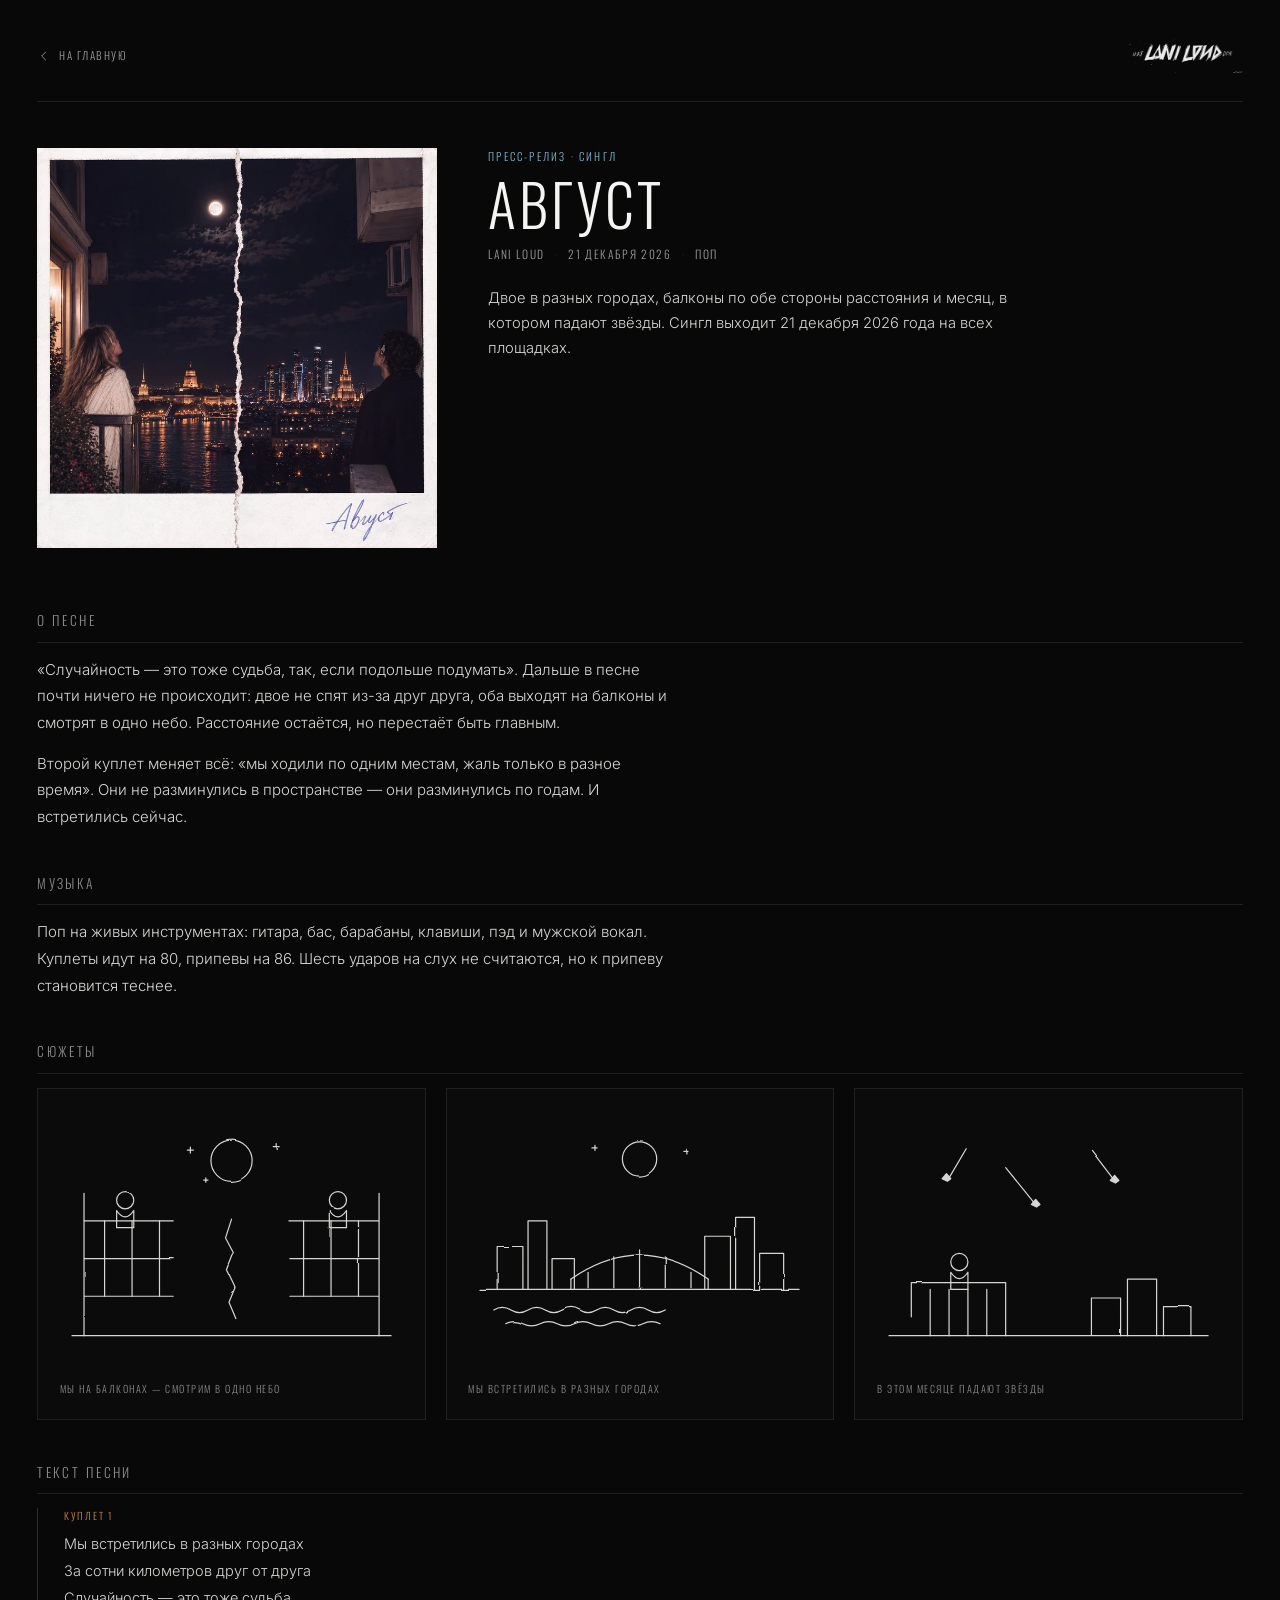
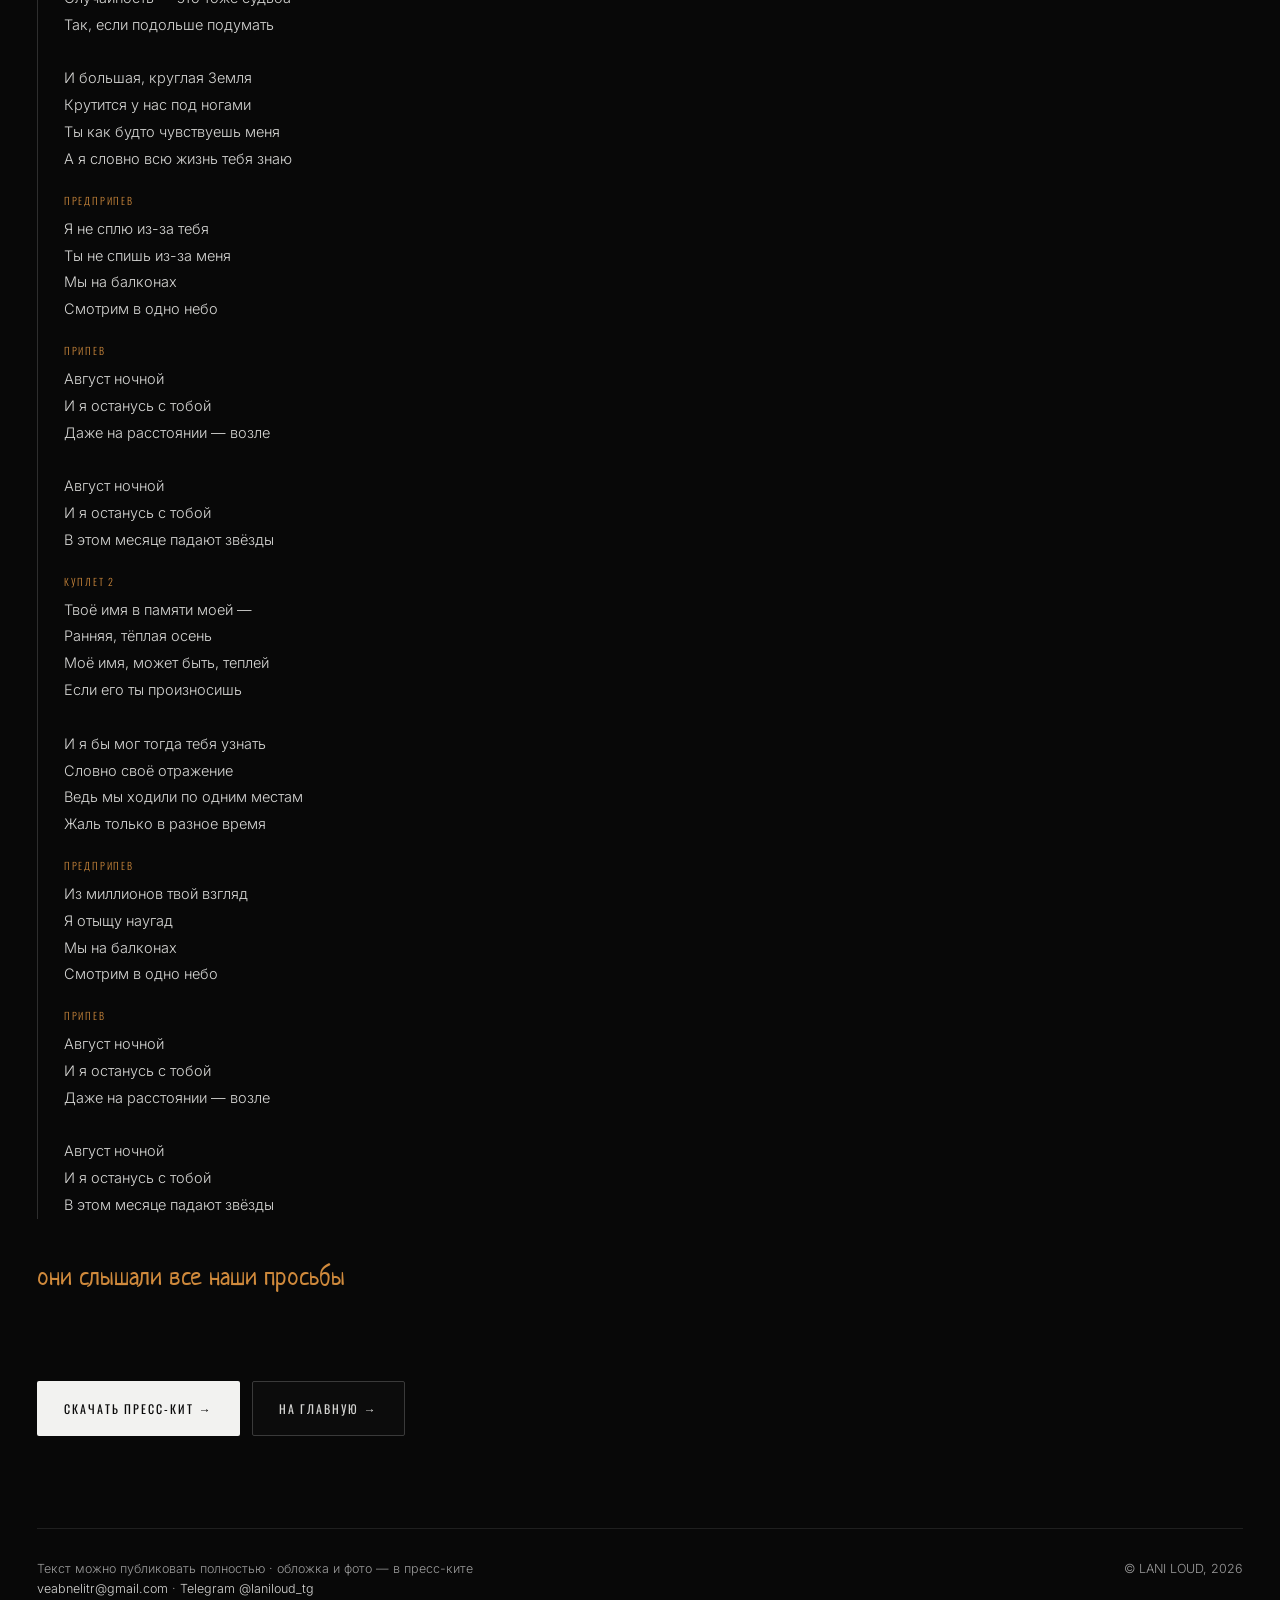
==== commit 757fcc66: "Пресс-релиз: короче текст, сюжеты в стиле сайта, без таблицы, финальная строчка; пресс-кит без bio" ====
--- a/press/avgust.html
+++ b/press/avgust.html
@@ -4,13 +4,13 @@
 <meta charset="utf-8">
 <meta name="viewport" content="width=device-width, initial-scale=1">
 <title>Пресс-релиз: LANI LOUD — «Август» · 21 декабря 2026</title>
-<meta name="description" content="Пресс-релиз сингла LANI LOUD «Август»: история песни, музыка, технические данные и полный текст. Премьера — 21 декабря 2026.">
+<meta name="description" content="Сингл LANI LOUD «Август»: о чём песня, как записана, полный текст. Премьера — 21 декабря 2026.">
 <link rel="canonical" href="https://laniloud.ru/press/avgust.html">
 <meta property="og:type" content="article">
 <meta property="og:locale" content="ru_RU">
 <meta property="og:site_name" content="LANI LOUD">
 <meta property="og:title" content="LANI LOUD — «Август». Пресс-релиз">
-<meta property="og:description" content="История песни, музыка, технические данные и текст. Премьера — 21 декабря 2026.">
+<meta property="og:description" content="О чём песня, как записана, полный текст. Премьера — 21 декабря 2026.">
 <meta property="og:image" content="https://laniloud.ru/assets/img/cover-04.jpg?v=5c06043e">
 <meta property="og:url" content="https://laniloud.ru/press/avgust.html">
 <meta name="twitter:card" content="summary_large_image">
@@ -24,9 +24,17 @@
 <link rel="preload" as="font" type="font/woff2" href="../assets/fonts/oswald-400-cyrillic.woff2" crossorigin>
 <link rel="preload" as="font" type="font/woff2" href="../assets/fonts/inter-300-cyrillic.woff2" crossorigin>
 <link rel="stylesheet" href="../css/fonts.css">
-<link rel="stylesheet" href="../css/style.css?v=68ec0468">
+<link rel="stylesheet" href="../css/style.css?v=39012435">
 </head>
 <body class="release-page">
+
+<!-- тот же «процарапанный» фильтр, что на главной: им обведены цитата и скелет -->
+<svg width="0" height="0" aria-hidden="true" style="position:absolute">
+  <filter id="scratch" x="-6%" y="-6%" width="112%" height="112%">
+    <feTurbulence type="fractalNoise" baseFrequency="0.032" numOctaves="3" seed="7" result="noise"/>
+    <feDisplacementMap in="SourceGraphic" in2="noise" scale="2.1" xChannelSelector="R" yChannelSelector="G"/>
+  </filter>
+</svg>
 
 <main class="release wrap">
   <div class="release-top">
@@ -50,9 +58,8 @@
         <span>поп</span>
       </p>
       <p class="release-lead">
-        <b>«Август» — песня о расстоянии, которое оказывается короче, чем кажется.</b>
-        Два человека из разных городов, сотни километров между ними — и одно небо над головой.
-        Новый сингл LANI LOUD выходит 21 декабря 2026 года на всех цифровых площадках.
+        Двое в разных городах, балконы по обе стороны расстояния и месяц, в котором падают звёзды.
+        Сингл выходит 21 декабря 2026 года на всех площадках.
       </p>
     </div>
   </div>
@@ -62,43 +69,88 @@
     <section class="release-section">
       <h2 class="release-h2">О песне</h2>
       <p class="release-text">
-        «Случайность — это тоже судьба, так, если подольше подумать». Герой не ищет объяснений
-        тому, что произошло, — он просто остаётся. На балконе, в переписке, в памяти другого
-        человека. Припев звучит почти как обещание: «Август ночной, и я останусь с тобой,
-        даже на расстоянии — возле».
+        «Случайность — это тоже судьба, так, если подольше подумать». Дальше в песне почти ничего
+        не происходит: двое не спят из-за друг друга, оба выходят на балконы и смотрят в одно небо.
+        Расстояние остаётся, но перестаёт быть главным.
       </p>
       <p class="release-text">
-        Второй куплет разворачивает историю: «Мы ходили по одним местам, жаль только в разное
-        время». Это песня не столько о любви на расстоянии, сколько о времени, которое иногда
-        оказывается важнее географии. Двое могли бы узнать друг друга раньше — но встречаются
-        сейчас, и этого достаточно.
-      </p>
-      <p class="release-text">
-        «Август» продолжает линию LANI LOUD о людях и местах: раньше это были улицы, поезда и
-        чужие окна, теперь — память, которая делает чужой город своим.
+        Второй куплет меняет всё: «мы ходили по одним местам, жаль только в разное время».
+        Они не разминулись в пространстве — они разминулись по годам. И встретились сейчас.
       </p>
     </section>
 
     <section class="release-section">
       <h2 class="release-h2">Музыка</h2>
       <p class="release-text">
-        Поп с живыми инструментами: гитара, бас, барабаны, клавиши, пэд и мужской вокал.
-        Куплеты идут на 80 ударах в минуту, припевы — на 86. Разница в шесть ударов почти
-        не слышна отдельно, но именно она даёт ощущение, что к припеву песня начинает
-        дышать чаще.
-      </p>
-    </section>
-
-    <section class="release-section">
-      <h2 class="release-h2">Технические данные</h2>
-      <dl class="release-specs">
-        <div class="release-spec"><dt>Жанр</dt><dd>поп</dd></div>
-        <div class="release-spec"><dt>Инструменты</dt><dd>гитара, бас, барабаны, клавиши, пэд</dd></div>
-        <div class="release-spec"><dt>Вокал</dt><dd>мужской</dd></div>
-        <div class="release-spec"><dt>Темп</dt><dd>куплеты 80, припевы 86 BPM</dd></div>
-        <div class="release-spec"><dt>Дата релиза</dt><dd>21 декабря 2026</dd></div>
-        <div class="release-spec"><dt>Язык</dt><dd>русский</dd></div>
-      </dl>
+        Поп на живых инструментах: гитара, бас, барабаны, клавиши, пэд и мужской вокал.
+        Куплеты идут на 80, припевы на 86. Шесть ударов на слух не считаются, но к припеву
+        становится теснее.
+      </p>
+    </section>
+
+    <section class="release-section">
+      <h2 class="release-h2">Сюжеты</h2>
+      <div class="scenes">
+
+        <figure class="scene">
+          <svg class="scene-art" viewBox="0 0 400 300" role="img" aria-label="Два балкона и одно небо" filter="url(#scratch)">
+            <g fill="none" stroke="currentColor" stroke-width="1.4" stroke-linecap="round" stroke-linejoin="round">
+              <path d="M14 262 H386"/>
+              <path d="M28 96 V262 M28 128 H132 M28 172 H132 M28 216 H132"/>
+              <path d="M52 128 V216 M84 128 V216 M116 128 V216"/>
+              <circle cx="76" cy="104" r="10"/>
+              <path d="M66 116 q10 15 20 0 V136 H66 Z"/>
+              <path d="M372 96 V262 M268 128 H372 M268 172 H372 M268 216 H372"/>
+              <path d="M284 128 V216 M316 128 V216 M348 128 V216"/>
+              <circle cx="324" cy="104" r="10"/>
+              <path d="M314 116 q10 15 20 0 V136 H314 Z"/>
+              <circle cx="200" cy="58" r="24"/>
+              <path d="M152 42 v7 M148.5 45.5 h7 M252 38 v7 M248.5 41.5 h7 M170 78 v5 M167.5 80.5 h5"/>
+              <path d="M200 126 l-7 22 9 17 -8 20 10 21 -7 17 8 19"/>
+            </g>
+          </svg>
+          <figcaption>Мы на балконах — смотрим в одно небо</figcaption>
+        </figure>
+
+        <figure class="scene">
+          <svg class="scene-art" viewBox="0 0 400 300" role="img" aria-label="Сотни километров друг от друга" filter="url(#scratch)">
+            <g fill="none" stroke="currentColor" stroke-width="1.4" stroke-linecap="round" stroke-linejoin="round">
+              <path d="M14 208 H386"/>
+              <path d="M34 208 V158 H64 V208 M70 208 V128 H92 V208 M98 208 V172 H124 V208"/>
+              <path d="M276 208 V146 H306 V208 M312 208 V124 H334 V208 M340 208 V166 H368 V208"/>
+              <path d="M120 196 Q200 140 280 196"/>
+              <path d="M120 196 V208 M280 196 V208"/>
+              <path d="M140 188 V206 M170 170 V206 M200 162 V206 M230 170 V206 M260 188 V206"/>
+              <path d="M30 232 q10 -6 20 0 t20 0 t20 0 t20 0 t20 0 t20 0 t20 0 t20 0 t20 0 t20 0"/>
+              <path d="M44 248 q10 -5 20 0 t20 0 t20 0 t20 0 t20 0 t20 0 t20 0 t20 0 t20 0"/>
+              <circle cx="200" cy="56" r="20"/>
+              <path d="M148 40 v6 M144.5 43 h6 M254 44 v6 M250.5 47 h6"/>
+            </g>
+          </svg>
+          <figcaption>Мы встретились в разных городах</figcaption>
+        </figure>
+
+        <figure class="scene">
+          <svg class="scene-art" viewBox="0 0 400 300" role="img" aria-label="Падающие звёзды над городом" filter="url(#scratch)">
+            <g fill="none" stroke="currentColor" stroke-width="1.4" stroke-linecap="round" stroke-linejoin="round">
+              <path d="M14 262 H386"/>
+              <path d="M40 200 H150 V262 M40 200 V240"/>
+              <path d="M62 208 V262 M84 208 V262 M106 208 V262 M128 208 V262"/>
+              <circle cx="96" cy="176" r="10"/>
+              <path d="M86 188 q10 15 20 0 V208 H86 Z"/>
+              <path d="M250 262 V218 H284 V262 M292 262 V196 H326 V262 M334 262 V228 H366 V262"/>
+              <path d="M150 66 l34 42"/>
+              <path d="M186 112 l-6 -3 5 -6 5 6 z" fill="currentColor"/>
+              <path d="M250 46 l26 34"/>
+              <path d="M278 84 l-6 -3 5 -6 5 6 z" fill="currentColor"/>
+              <path d="M104 44 l-20 34"/>
+              <path d="M82 82 l-6 -3 5 -6 5 6 z" fill="currentColor"/>
+            </g>
+          </svg>
+          <figcaption>В этом месяце падают звёзды</figcaption>
+        </figure>
+
+      </div>
     </section>
 
     <section class="release-section">
@@ -163,25 +215,18 @@
 В этом месяце падают звёзды</p>
         </div>
       </div>
-    </section>
-
-    <section class="release-section">
-      <h2 class="release-h2">Для редакторов и площадок</h2>
-      <p class="release-text">
-        Текст песни можно публиковать полностью — он приведён выше. Обложка в высоком
-        разрешении, фотографии и логотип лежат в пресс-ките. По вопросам премьеры,
-        интервью и размещения — почта или Telegram ниже.
-      </p>
+      <p class="lyrics-out">они слышали все наши просьбы</p>
     </section>
 
     <div class="release-cta">
-      <a class="btn btn-solid" href="../assets/press/lani-loud-press-kit.zip?v=f2b9d2ac" download>Скачать пресс-кит →</a>
+      <a class="btn btn-solid" href="../assets/press/lani-loud-press-kit.zip?v=eae0939d" download>Скачать пресс-кит →</a>
       <a class="btn btn-ghost" href="../index.html">На главную →</a>
     </div>
 
     <div class="release-foot">
       <span>
-        Контакты: <a href="mailto:veabnelitr@gmail.com">veabnelitr@gmail.com</a> ·
+        Текст можно публиковать полностью · обложка и фото — в пресс-ките<br>
+        <a href="mailto:veabnelitr@gmail.com">veabnelitr@gmail.com</a> ·
         <a href="https://t.me/laniloud_tg" target="_blank" rel="noopener">Telegram @laniloud_tg</a>
       </span>
       <span>© LANI LOUD, 2026</span>
--- a/css/style.css
+++ b/css/style.css
@@ -723,6 +723,24 @@
 .lyrics-part p { font-size: 14.5px; line-height: 1.85; color: var(--text-soft); white-space: pre-line; }
 
 .release-cta { display: flex; flex-wrap: wrap; gap: 12px; margin-top: clamp(28px, 4vw, 44px); }
+
+/* сюжеты песни — рисунки в стиле сайта */
+.scenes { display: grid; grid-template-columns: repeat(auto-fit, minmax(230px, 1fr)); gap: clamp(12px, 1.8vw, 20px); }
+.scene {
+  margin: 0; padding: clamp(14px, 1.7vw, 22px);
+  border: 1px solid var(--line); background: rgba(255, 255, 255, .012);
+}
+.scene-art { display: block; width: 100%; height: auto; color: var(--text-soft); }
+.scene figcaption {
+  margin-top: 12px; font-family: var(--font-display); font-size: 10px;
+  letter-spacing: .15em; text-transform: uppercase; color: var(--text-dim); line-height: 1.7;
+}
+.lyrics-out {
+  margin-top: clamp(18px, 2.2vw, 26px);
+  font-family: var(--font-script); font-size: clamp(19px, 2.1vw, 26px);
+  line-height: 1.4; color: var(--ember);
+}
+
 .release-foot {
   margin-top: clamp(34px, 4vw, 50px); padding-top: clamp(22px, 3vw, 30px);
   border-top: 1px solid var(--line);
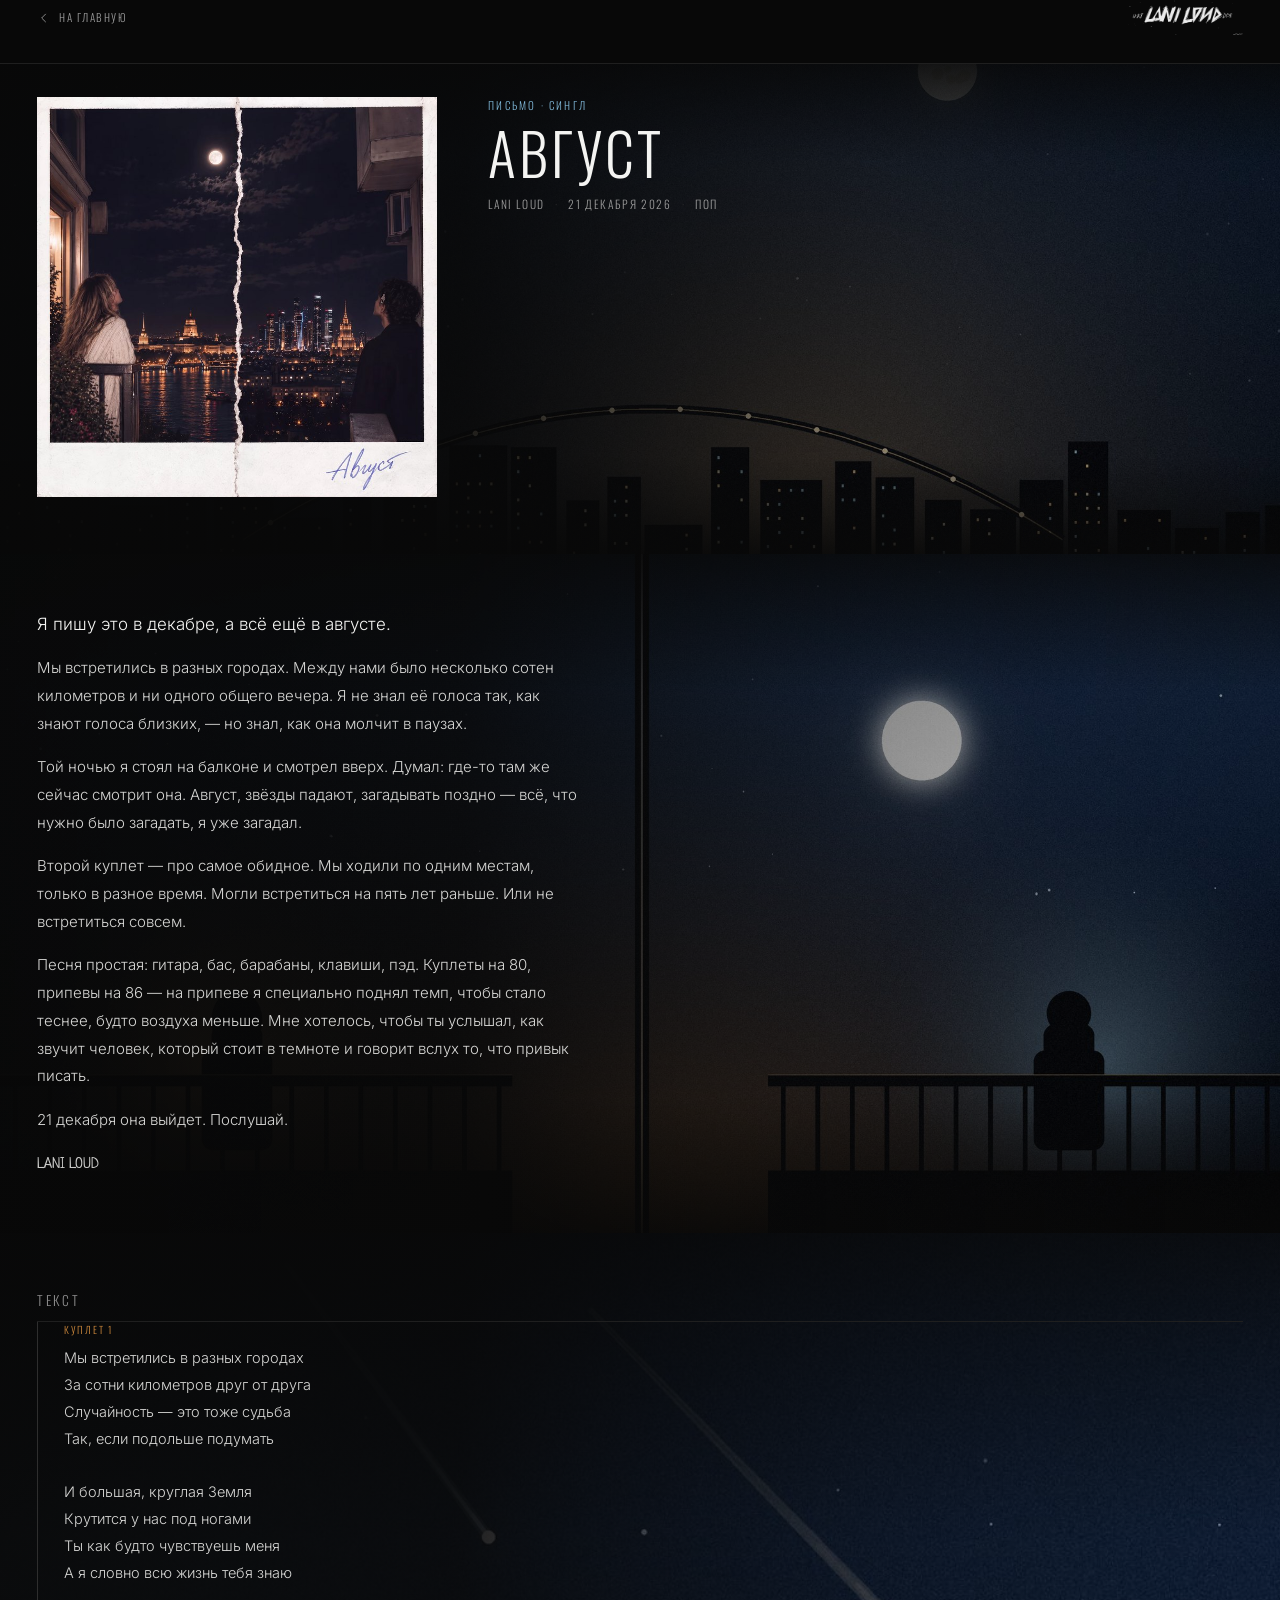
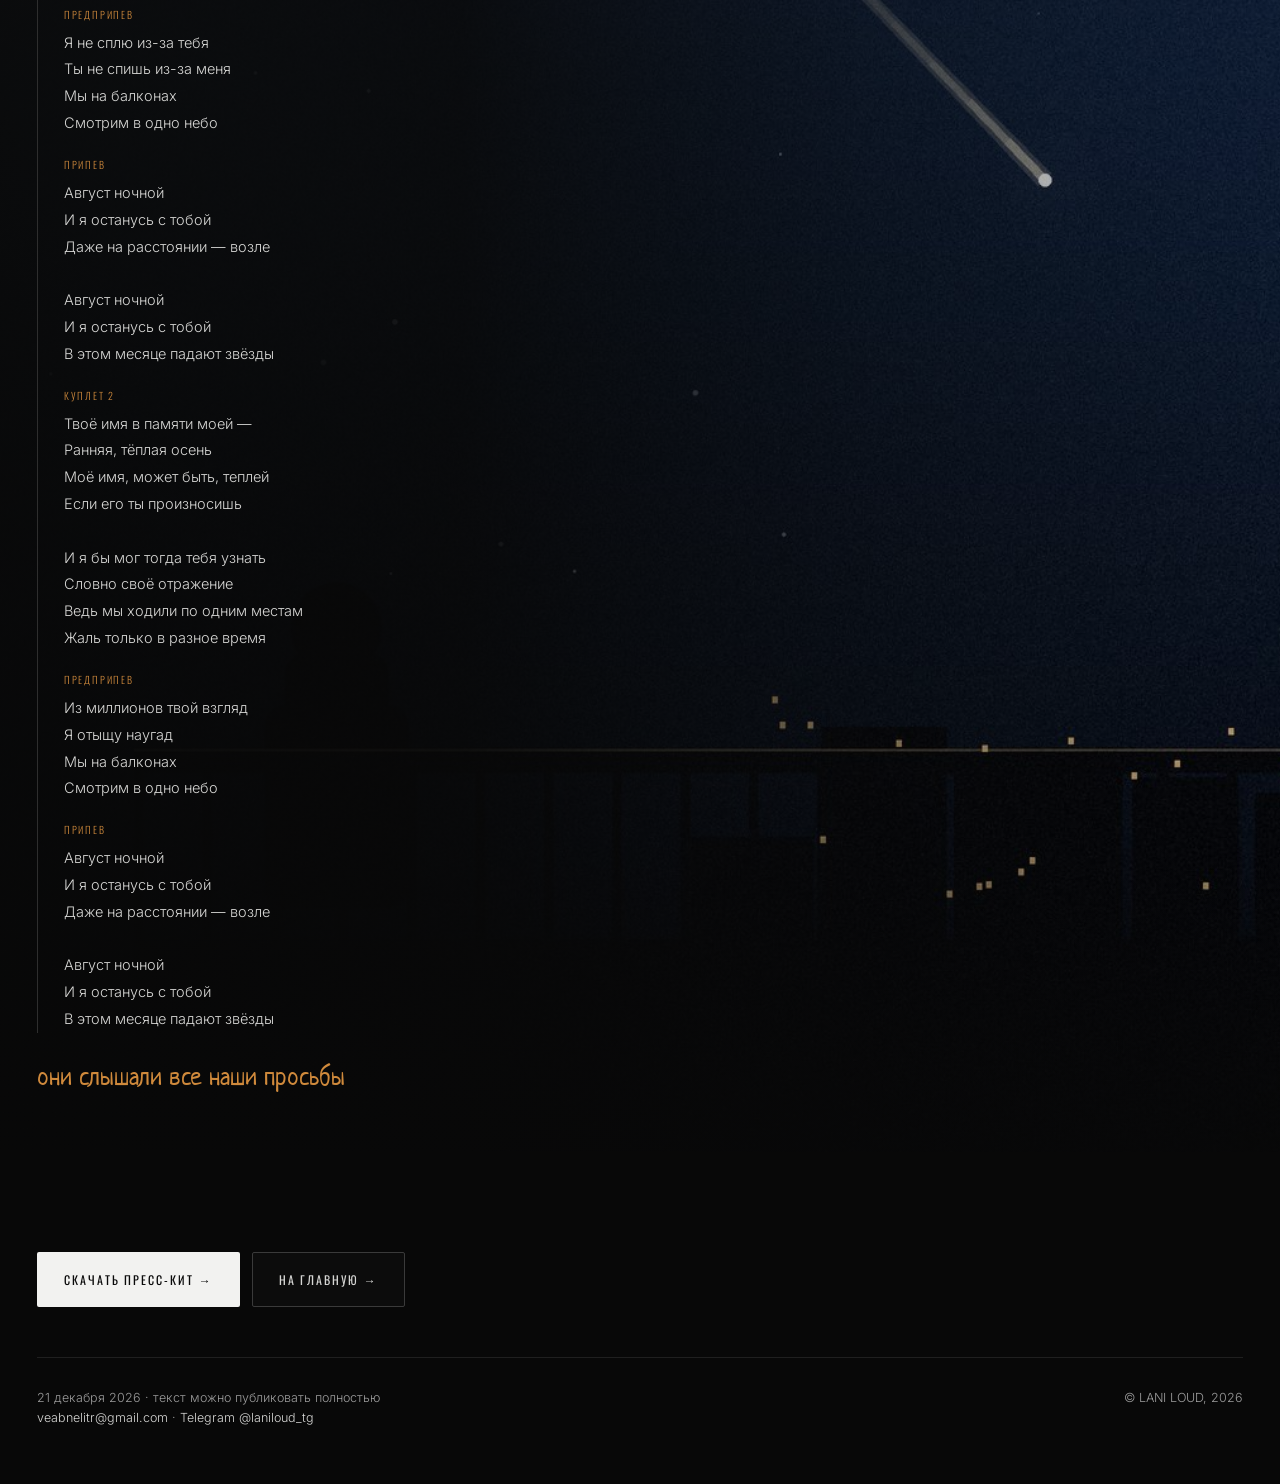
==== commit e3e61b22: "Письмо от первого лица, сцены песни фоном под текстом" ====
--- a/press/avgust.html
+++ b/press/avgust.html
@@ -3,14 +3,14 @@
 <head>
 <meta charset="utf-8">
 <meta name="viewport" content="width=device-width, initial-scale=1">
-<title>Пресс-релиз: LANI LOUD — «Август» · 21 декабря 2026</title>
-<meta name="description" content="Сингл LANI LOUD «Август»: о чём песня, как записана, полный текст. Премьера — 21 декабря 2026.">
+<title>Письмо: LANI LOUD — «Август» · 21 декабря 2026</title>
+<meta name="description" content="Письмо о песне «Август»: откуда она взялась, как записана и почему её стоит послушать. Премьера — 21 декабря 2026.">
 <link rel="canonical" href="https://laniloud.ru/press/avgust.html">
 <meta property="og:type" content="article">
 <meta property="og:locale" content="ru_RU">
 <meta property="og:site_name" content="LANI LOUD">
-<meta property="og:title" content="LANI LOUD — «Август». Пресс-релиз">
-<meta property="og:description" content="О чём песня, как записана, полный текст. Премьера — 21 декабря 2026.">
+<meta property="og:title" content="Письмо: LANI LOUD — «Август»">
+<meta property="og:description" content="Откуда взялась песня, как записана и почему её стоит послушать. Премьера — 21 декабря 2026.">
 <meta property="og:image" content="https://laniloud.ru/assets/img/cover-04.jpg?v=5c06043e">
 <meta property="og:url" content="https://laniloud.ru/press/avgust.html">
 <meta name="twitter:card" content="summary_large_image">
@@ -24,141 +24,130 @@
 <link rel="preload" as="font" type="font/woff2" href="../assets/fonts/oswald-400-cyrillic.woff2" crossorigin>
 <link rel="preload" as="font" type="font/woff2" href="../assets/fonts/inter-300-cyrillic.woff2" crossorigin>
 <link rel="stylesheet" href="../css/fonts.css">
-<link rel="stylesheet" href="../css/style.css?v=39012435">
+<link rel="stylesheet" href="../css/style.css?v=757864a5">
 </head>
 <body class="release-page">
 
-<!-- тот же «процарапанный» фильтр, что на главной: им обведены цитата и скелет -->
+<!-- палитра и свечения для рисунков: медь и синева сайта -->
 <svg width="0" height="0" aria-hidden="true" style="position:absolute">
-  <filter id="scratch" x="-6%" y="-6%" width="112%" height="112%">
-    <feTurbulence type="fractalNoise" baseFrequency="0.032" numOctaves="3" seed="7" result="noise"/>
-    <feDisplacementMap in="SourceGraphic" in2="noise" scale="2.1" xChannelSelector="R" yChannelSelector="G"/>
-  </filter>
+  <defs>
+    <linearGradient id="skyGrad" x1="0" y1="0" x2="0" y2="1">
+      <stop offset="0" stop-color="#25406b"/>
+      <stop offset=".28" stop-color="#183055"/>
+      <stop offset=".6" stop-color="#0e1b30"/>
+      <stop offset="1" stop-color="#070b13"/>
+    </linearGradient>
+    <radialGradient id="moonHalo">
+      <stop offset="0" stop-color="#fff6e2" stop-opacity=".95"/>
+      <stop offset=".18" stop-color="#ffdca8" stop-opacity=".62"/>
+      <stop offset=".45" stop-color="#e0a05a" stop-opacity=".26"/>
+      <stop offset="1" stop-color="#c07a30" stop-opacity="0"/>
+    </radialGradient>
+    <radialGradient id="warmHalo">
+      <stop offset="0" stop-color="#f8b76d" stop-opacity=".85"/>
+      <stop offset="1" stop-color="#d08a3c" stop-opacity="0"/>
+    </radialGradient>
+    <radialGradient id="coolHalo">
+      <stop offset="0" stop-color="#9fd0ea" stop-opacity=".6"/>
+      <stop offset="1" stop-color="#2b4a63" stop-opacity="0"/>
+    </radialGradient>
+    <radialGradient id="starHead">
+      <stop offset="0" stop-color="#fff" stop-opacity="1"/>
+      <stop offset=".3" stop-color="#ffe6b8" stop-opacity=".75"/>
+      <stop offset="1" stop-color="#ffd9a0" stop-opacity="0"/>
+    </radialGradient>
+    <linearGradient id="tail1" gradientUnits="userSpaceOnUse" x1="720" y1="40" x2="890" y2="250">
+      <stop offset="0" stop-color="#ffe3b0" stop-opacity="0"/>
+      <stop offset=".5" stop-color="#ffd9a0" stop-opacity=".34"/>
+      <stop offset="1" stop-color="#fff" stop-opacity=".95"/>
+    </linearGradient>
+    <linearGradient id="tail2" gradientUnits="userSpaceOnUse" x1="990" y1="20" x2="1070" y2="200">
+      <stop offset="0" stop-color="#ffe3b0" stop-opacity="0"/>
+      <stop offset=".5" stop-color="#ffd9a0" stop-opacity=".3"/>
+      <stop offset="1" stop-color="#fff" stop-opacity=".9"/>
+    </linearGradient>
+    <linearGradient id="tail3" gradientUnits="userSpaceOnUse" x1="600" y1="16" x2="700" y2="170">
+      <stop offset="0" stop-color="#d8ecff" stop-opacity="0"/>
+      <stop offset=".5" stop-color="#bfe0f5" stop-opacity=".28"/>
+      <stop offset="1" stop-color="#fff" stop-opacity=".9"/>
+    </linearGradient>
+    <linearGradient id="waterGrad" x1="0" y1="0" x2="0" y2="1">
+      <stop offset="0" stop-color="#12283c"/>
+      <stop offset="1" stop-color="#04070c"/>
+    </linearGradient>
+    <linearGradient id="horizonGlow" x1="0" y1="0" x2="0" y2="1">
+      <stop offset="0" stop-color="#d08a3c" stop-opacity="0"/>
+      <stop offset="1" stop-color="#f0b268" stop-opacity=".5"/>
+    </linearGradient>
+    <filter id="grain">
+      <feTurbulence type="fractalNoise" baseFrequency=".85" numOctaves="2" result="n"/>
+      <feColorMatrix in="n" type="saturate" values="0"/>
+      <feComponentTransfer><feFuncA type="linear" slope=".15"/></feComponentTransfer>
+    </filter>
+    <radialGradient id="vignette">
+      <stop offset=".55" stop-color="#000" stop-opacity="0"/>
+      <stop offset="1" stop-color="#000" stop-opacity=".6"/>
+    </radialGradient>
+  </defs>
 </svg>
 
-<main class="release wrap">
-  <div class="release-top">
-    <a class="release-back" href="../index.html">
-      <svg width="14" height="14" viewBox="0 0 24 24" fill="none" stroke="currentColor" stroke-width="1.5" aria-hidden="true"><path d="M15 5l-7 7 7 7"/></svg>
-      На главную
-    </a>
-    <img src="../assets/img/logo.png" alt="LANI LOUD" width="1200" height="365">
-  </div>
-
-  <div class="release-hero">
-    <div class="release-cover">
-      <img src="../assets/img/cover-04.jpg?v=5c06043e" alt="Обложка сингла «Август»" width="760" height="760">
-    </div>
-    <div>
-      <p class="release-kicker">Пресс-релиз · сингл</p>
-      <h1 class="release-title">Август</h1>
-      <p class="release-meta">
-        <span>LANI LOUD</span>
-        <span>21 декабря 2026</span>
-        <span>поп</span>
-      </p>
-      <p class="release-lead">
-        Двое в разных городах, балконы по обе стороны расстояния и месяц, в котором падают звёзды.
-        Сингл выходит 21 декабря 2026 года на всех площадках.
-      </p>
-    </div>
-  </div>
-
-  <div class="release-body">
-
-    <section class="release-section">
-      <h2 class="release-h2">О песне</h2>
-      <p class="release-text">
-        «Случайность — это тоже судьба, так, если подольше подумать». Дальше в песне почти ничего
-        не происходит: двое не спят из-за друг друга, оба выходят на балконы и смотрят в одно небо.
-        Расстояние остаётся, но перестаёт быть главным.
-      </p>
-      <p class="release-text">
-        Второй куплет меняет всё: «мы ходили по одним местам, жаль только в разное время».
-        Они не разминулись в пространстве — они разминулись по годам. И встретились сейчас.
-      </p>
-    </section>
-
-    <section class="release-section">
-      <h2 class="release-h2">Музыка</h2>
-      <p class="release-text">
-        Поп на живых инструментах: гитара, бас, барабаны, клавиши, пэд и мужской вокал.
-        Куплеты идут на 80, припевы на 86. Шесть ударов на слух не считаются, но к припеву
-        становится теснее.
-      </p>
-    </section>
-
-    <section class="release-section">
-      <h2 class="release-h2">Сюжеты</h2>
-      <div class="scenes">
-
-        <figure class="scene">
-          <svg class="scene-art" viewBox="0 0 400 300" role="img" aria-label="Два балкона и одно небо" filter="url(#scratch)">
-            <g fill="none" stroke="currentColor" stroke-width="1.4" stroke-linecap="round" stroke-linejoin="round">
-              <path d="M14 262 H386"/>
-              <path d="M28 96 V262 M28 128 H132 M28 172 H132 M28 216 H132"/>
-              <path d="M52 128 V216 M84 128 V216 M116 128 V216"/>
-              <circle cx="76" cy="104" r="10"/>
-              <path d="M66 116 q10 15 20 0 V136 H66 Z"/>
-              <path d="M372 96 V262 M268 128 H372 M268 172 H372 M268 216 H372"/>
-              <path d="M284 128 V216 M316 128 V216 M348 128 V216"/>
-              <circle cx="324" cy="104" r="10"/>
-              <path d="M314 116 q10 15 20 0 V136 H314 Z"/>
-              <circle cx="200" cy="58" r="24"/>
-              <path d="M152 42 v7 M148.5 45.5 h7 M252 38 v7 M248.5 41.5 h7 M170 78 v5 M167.5 80.5 h5"/>
-              <path d="M200 126 l-7 22 9 17 -8 20 10 21 -7 17 8 19"/>
-            </g>
-          </svg>
-          <figcaption>Мы на балконах — смотрим в одно небо</figcaption>
-        </figure>
-
-        <figure class="scene">
-          <svg class="scene-art" viewBox="0 0 400 300" role="img" aria-label="Сотни километров друг от друга" filter="url(#scratch)">
-            <g fill="none" stroke="currentColor" stroke-width="1.4" stroke-linecap="round" stroke-linejoin="round">
-              <path d="M14 208 H386"/>
-              <path d="M34 208 V158 H64 V208 M70 208 V128 H92 V208 M98 208 V172 H124 V208"/>
-              <path d="M276 208 V146 H306 V208 M312 208 V124 H334 V208 M340 208 V166 H368 V208"/>
-              <path d="M120 196 Q200 140 280 196"/>
-              <path d="M120 196 V208 M280 196 V208"/>
-              <path d="M140 188 V206 M170 170 V206 M200 162 V206 M230 170 V206 M260 188 V206"/>
-              <path d="M30 232 q10 -6 20 0 t20 0 t20 0 t20 0 t20 0 t20 0 t20 0 t20 0 t20 0 t20 0"/>
-              <path d="M44 248 q10 -5 20 0 t20 0 t20 0 t20 0 t20 0 t20 0 t20 0 t20 0 t20 0"/>
-              <circle cx="200" cy="56" r="20"/>
-              <path d="M148 40 v6 M144.5 43 h6 M254 44 v6 M250.5 47 h6"/>
-            </g>
-          </svg>
-          <figcaption>Мы встретились в разных городах</figcaption>
-        </figure>
-
-        <figure class="scene">
-          <svg class="scene-art" viewBox="0 0 400 300" role="img" aria-label="Падающие звёзды над городом" filter="url(#scratch)">
-            <g fill="none" stroke="currentColor" stroke-width="1.4" stroke-linecap="round" stroke-linejoin="round">
-              <path d="M14 262 H386"/>
-              <path d="M40 200 H150 V262 M40 200 V240"/>
-              <path d="M62 208 V262 M84 208 V262 M106 208 V262 M128 208 V262"/>
-              <circle cx="96" cy="176" r="10"/>
-              <path d="M86 188 q10 15 20 0 V208 H86 Z"/>
-              <path d="M250 262 V218 H284 V262 M292 262 V196 H326 V262 M334 262 V228 H366 V262"/>
-              <path d="M150 66 l34 42"/>
-              <path d="M186 112 l-6 -3 5 -6 5 6 z" fill="currentColor"/>
-              <path d="M250 46 l26 34"/>
-              <path d="M278 84 l-6 -3 5 -6 5 6 z" fill="currentColor"/>
-              <path d="M104 44 l-20 34"/>
-              <path d="M82 82 l-6 -3 5 -6 5 6 z" fill="currentColor"/>
-            </g>
-          </svg>
-          <figcaption>В этом месяце падают звёзды</figcaption>
-        </figure>
-
-      </div>
-    </section>
-
-    <section class="release-section">
-      <h2 class="release-h2">Текст песни</h2>
-      <div class="lyrics">
-        <div class="lyrics-part">
-          <b>Куплет 1</b>
-          <p>Мы встретились в разных городах
+<header class="release-top wrap">
+  <a class="release-back" href="../index.html">
+    <svg width="14" height="14" viewBox="0 0 24 24" fill="none" stroke="currentColor" stroke-width="1.5" aria-hidden="true"><path d="M15 5l-7 7 7 7"/></svg>
+    На главную
+  </a>
+  <img src="../assets/img/logo.png" alt="LANI LOUD" width="1200" height="365">
+</header>
+
+<!-- ── шапка: город, мост, луна ───────────────────────────── -->
+<section class="release-band" style="padding-top:clamp(24px,2.6vw,38px)">
+  <div class="band-art" aria-hidden="true"><img src="../assets/img/art-city.jpg" alt="" width="2000" height="1200"></div>
+  <div class="band-scrim"></div>
+  <div class="band-inner wrap">
+    <div class="release-hero" style="margin-top:0">
+      <div class="release-cover">
+        <img src="../assets/img/cover-04.jpg?v=5c06043e" alt="Обложка сингла «Август»" width="760" height="760">
+      </div>
+      <div>
+        <p class="release-kicker">Письмо · сингл</p>
+        <h1 class="release-title">Август</h1>
+        <p class="release-meta">
+          <span>LANI LOUD</span>
+          <span>21 декабря 2026</span>
+          <span>поп</span>
+        </p>
+      </div>
+    </div>
+  </div>
+</section>
+
+<!-- ── письмо: два балкона, разрыв, луна ──────────────────── -->
+<section class="release-band">
+  <div class="band-art" aria-hidden="true"><img src="../assets/img/art-balcony.jpg" alt="" width="2000" height="1200"></div>
+  <div class="band-scrim"></div>
+  <div class="band-inner wrap">
+    <div class="letter">
+      <p>Я пишу это в декабре, а всё ещё в августе.</p>
+      <p>Мы встретились в разных городах. Между нами было несколько сотен километров и ни одного общего вечера. Я не знал её голоса так, как знают голоса близких, — но знал, как она молчит в паузах.</p>
+      <p>Той ночью я стоял на балконе и смотрел вверх. Думал: где-то там же сейчас смотрит она. Август, звёзды падают, загадывать поздно — всё, что нужно было загадать, я уже загадал.</p>
+      <p>Второй куплет — про самое обидное. Мы ходили по одним местам, только в разное время. Могли встретиться на пять лет раньше. Или не встретиться совсем.</p>
+      <p>Песня простая: гитара, бас, барабаны, клавиши, пэд. Куплеты на 80, припевы на 86 — на припеве я специально поднял темп, чтобы стало теснее, будто воздуха меньше. Мне хотелось, чтобы ты услышал, как звучит человек, который стоит в темноте и говорит вслух то, что привык писать.</p>
+      <p>21 декабря она выйдет. Послушай.</p>
+      <p class="letter-sign">LANI LOUD</p>
+    </div>
+  </div>
+</section>
+
+<!-- ── текст песни: падающие звёзды ───────────────────────── -->
+<section class="release-band">
+  <div class="band-art" aria-hidden="true"><img src="../assets/img/art-stars.jpg" alt="" width="2000" height="1200"></div>
+  <div class="band-scrim"></div>
+  <div class="band-inner wrap">
+    <h2 class="release-h2">Текст</h2>
+    <div class="lyrics">
+      <div class="lyrics-part">
+        <b>Куплет 1</b>
+        <p>Мы встретились в разных городах
 За сотни километров друг от друга
 Случайность — это тоже судьба
 Так, если подольше подумать
@@ -167,27 +156,27 @@
 Крутится у нас под ногами
 Ты как будто чувствуешь меня
 А я словно всю жизнь тебя знаю</p>
-        </div>
-        <div class="lyrics-part">
-          <b>Предприпев</b>
-          <p>Я не сплю из-за тебя
+      </div>
+      <div class="lyrics-part">
+        <b>Предприпев</b>
+        <p>Я не сплю из-за тебя
 Ты не спишь из-за меня
 Мы на балконах
 Смотрим в одно небо</p>
-        </div>
-        <div class="lyrics-part">
-          <b>Припев</b>
-          <p>Август ночной
+      </div>
+      <div class="lyrics-part">
+        <b>Припев</b>
+        <p>Август ночной
 И я останусь с тобой
 Даже на расстоянии — возле
 
 Август ночной
 И я останусь с тобой
 В этом месяце падают звёзды</p>
-        </div>
-        <div class="lyrics-part">
-          <b>Куплет 2</b>
-          <p>Твоё имя в памяти моей —
+      </div>
+      <div class="lyrics-part">
+        <b>Куплет 2</b>
+        <p>Твоё имя в памяти моей —
 Ранняя, тёплая осень
 Моё имя, может быть, теплей
 Если его ты произносишь
@@ -196,44 +185,45 @@
 Словно своё отражение
 Ведь мы ходили по одним местам
 Жаль только в разное время</p>
-        </div>
-        <div class="lyrics-part">
-          <b>Предприпев</b>
-          <p>Из миллионов твой взгляд
+      </div>
+      <div class="lyrics-part">
+        <b>Предприпев</b>
+        <p>Из миллионов твой взгляд
 Я отыщу наугад
 Мы на балконах
 Смотрим в одно небо</p>
-        </div>
-        <div class="lyrics-part">
-          <b>Припев</b>
-          <p>Август ночной
+      </div>
+      <div class="lyrics-part">
+        <b>Припев</b>
+        <p>Август ночной
 И я останусь с тобой
 Даже на расстоянии — возле
 
 Август ночной
 И я останусь с тобой
 В этом месяце падают звёзды</p>
-        </div>
-      </div>
-      <p class="lyrics-out">они слышали все наши просьбы</p>
-    </section>
-
+      </div>
+    </div>
+    <p class="lyrics-out">они слышали все наши просьбы</p>
+  </div>
+</section>
+
+<footer class="release-band">
+  <div class="band-inner wrap">
     <div class="release-cta">
       <a class="btn btn-solid" href="../assets/press/lani-loud-press-kit.zip?v=eae0939d" download>Скачать пресс-кит →</a>
       <a class="btn btn-ghost" href="../index.html">На главную →</a>
     </div>
-
     <div class="release-foot">
       <span>
-        Текст можно публиковать полностью · обложка и фото — в пресс-ките<br>
+        21 декабря 2026 · текст можно публиковать полностью<br>
         <a href="mailto:veabnelitr@gmail.com">veabnelitr@gmail.com</a> ·
         <a href="https://t.me/laniloud_tg" target="_blank" rel="noopener">Telegram @laniloud_tg</a>
       </span>
       <span>© LANI LOUD, 2026</span>
     </div>
-
-  </div>
-</main>
+  </div>
+</footer>
 
 </body>
 </html>
--- a/css/style.css
+++ b/css/style.css
@@ -741,6 +741,35 @@
   line-height: 1.4; color: var(--ember);
 }
 
+/* ---------- 19. Письмо: рисунки прямо под текстом ---------- */
+.release-band { position: relative; overflow: hidden; padding: clamp(34px, 4.4vw, 66px) 0; }
+.band-art { position: absolute; inset: 0; z-index: 0; }
+.band-art svg, .band-art img { display: block; width: 100%; height: 100%; object-fit: cover; }
+.band-scrim {
+  position: absolute; inset: 0; z-index: 1; pointer-events: none;
+  background:
+    linear-gradient(90deg, rgba(8,8,8,.96) 0%, rgba(8,8,8,.9) 36%, rgba(8,8,8,.45) 68%, rgba(8,8,8,.12) 100%),
+    linear-gradient(to bottom, rgba(8,8,8,.8) 0%, rgba(8,8,8,0) 20%, rgba(8,8,8,0) 80%, rgba(8,8,8,.85) 100%);
+}
+.band-inner { position: relative; z-index: 2; }
+
+.letter { max-width: 60ch; }
+.letter p { font-size: clamp(15px, 1.12vw, 17px); line-height: 1.85; color: var(--text-soft); }
+.letter p + p { margin-top: 1.05em; }
+.letter p:first-child { font-size: clamp(16px, 1.32vw, 19.5px); line-height: 1.7; color: var(--text); }
+.letter-sign {
+  margin-top: clamp(26px, 3.6vw, 44px);
+  font-family: var(--font-script); font-size: clamp(26px, 3.2vw, 40px);
+  line-height: 1; color: var(--text); opacity: .95;
+}
+
+@media (max-width: 900px) {
+  .band-scrim {
+    background: linear-gradient(to bottom, rgba(8,8,8,.5) 0%, rgba(8,8,8,.9) 30%, rgba(8,8,8,.97) 100%);
+  }
+}
+
+
 .release-foot {
   margin-top: clamp(34px, 4vw, 50px); padding-top: clamp(22px, 3vw, 30px);
   border-top: 1px solid var(--line);
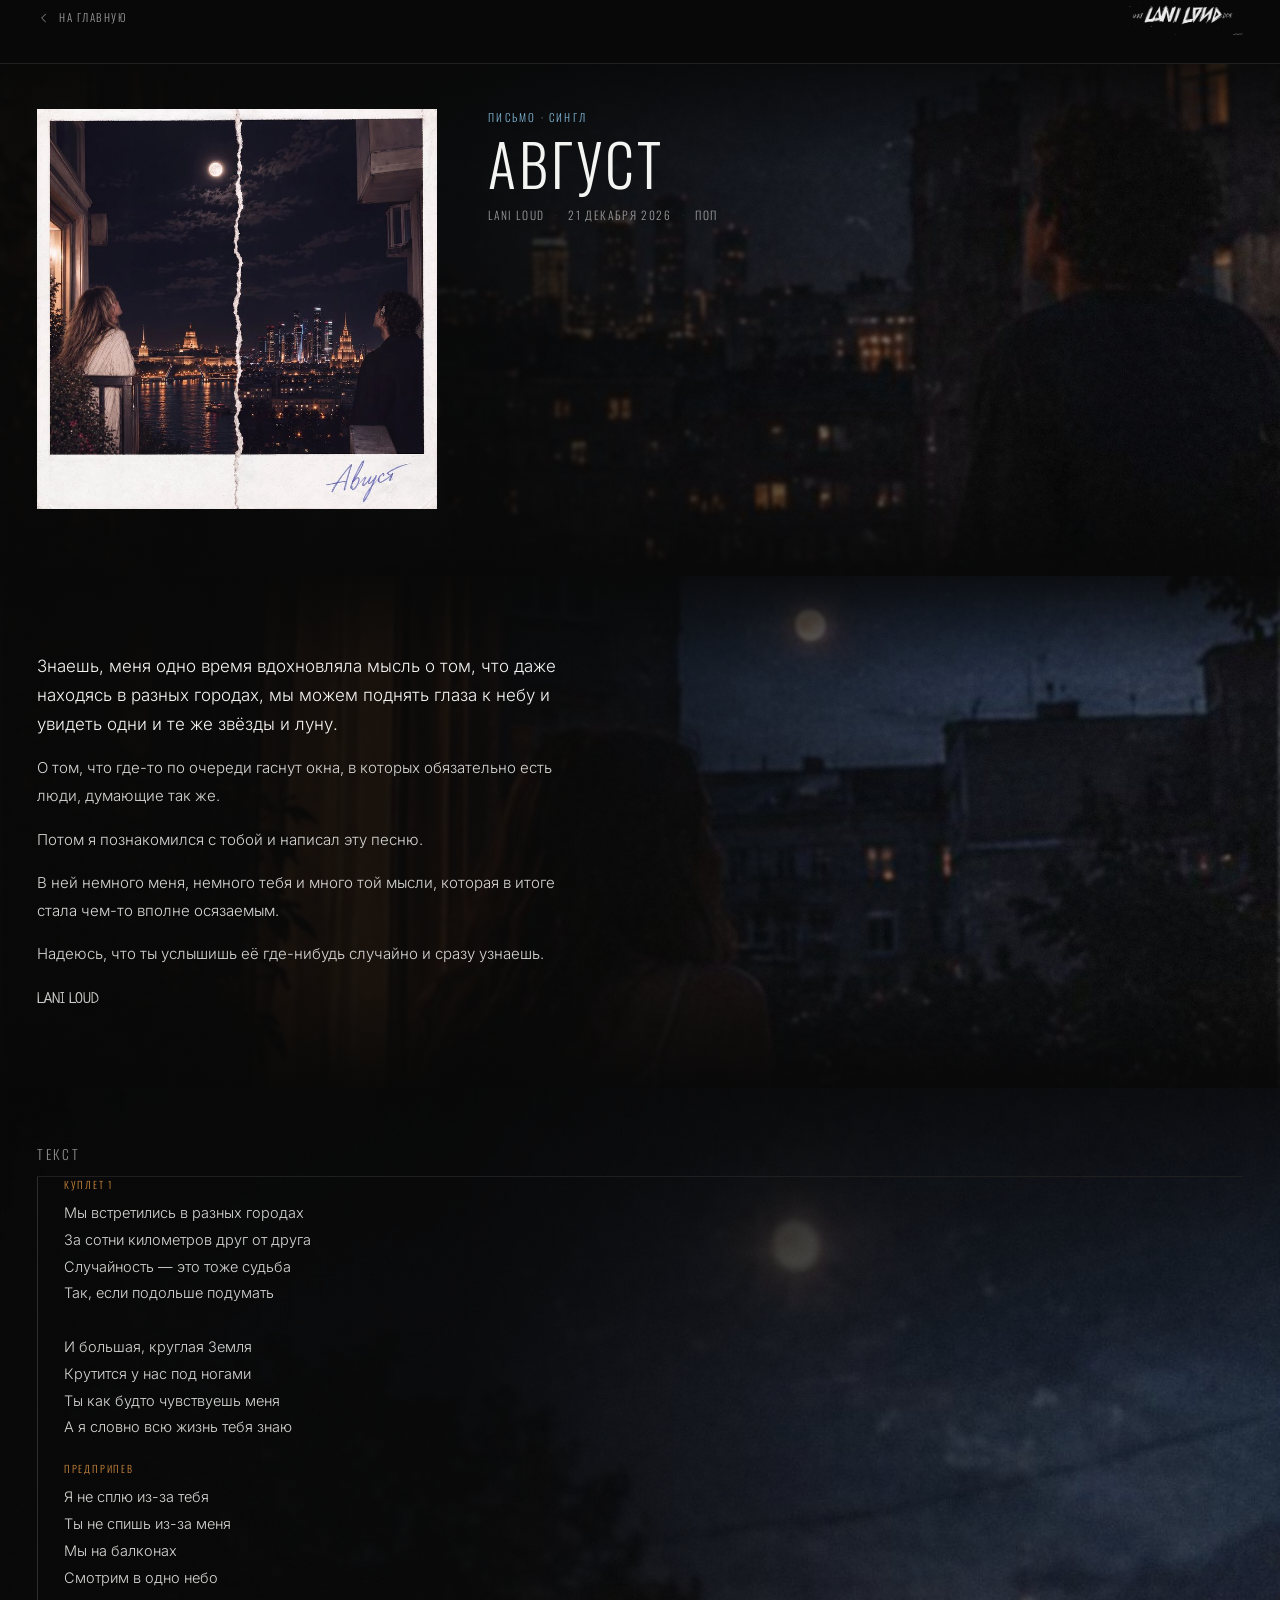
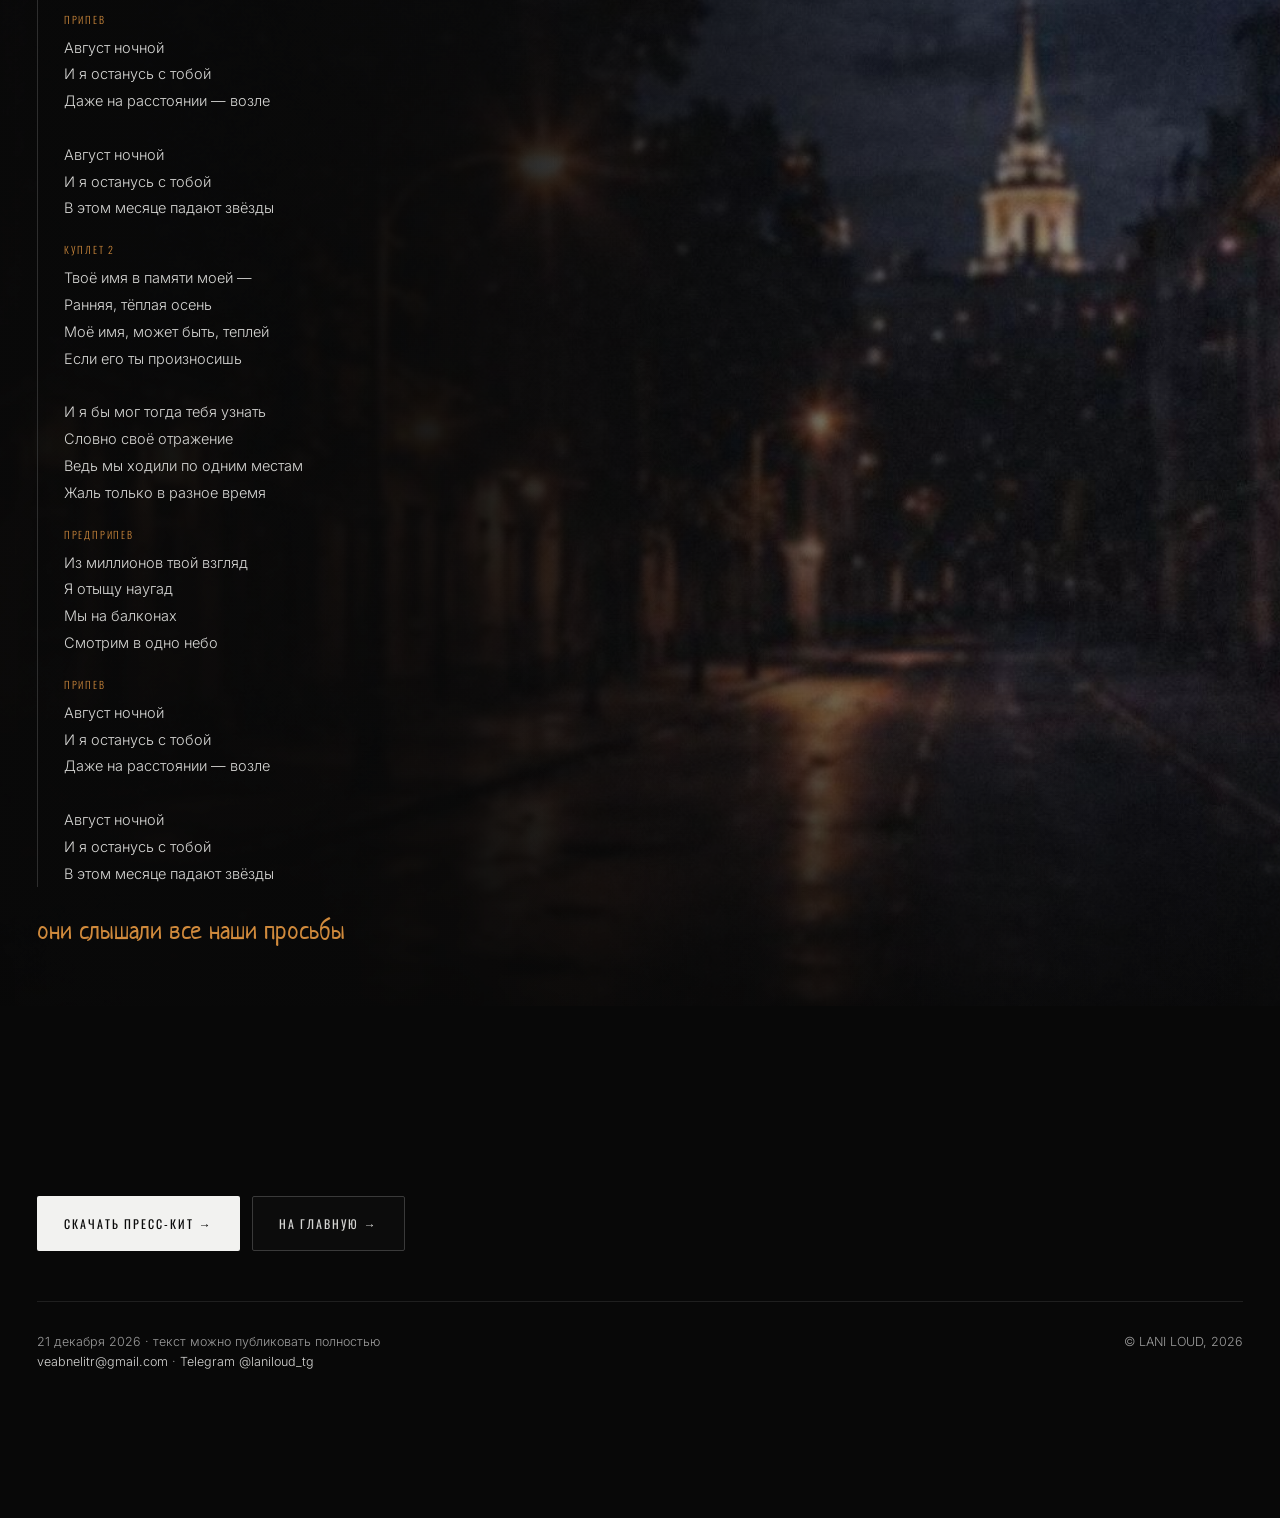
==== commit da2c05a0: "Письмо: авторский текст, кадры из коллажа фоном" ====
--- a/press/avgust.html
+++ b/press/avgust.html
@@ -127,12 +127,11 @@
   <div class="band-scrim"></div>
   <div class="band-inner wrap">
     <div class="letter">
-      <p>Я пишу это в декабре, а всё ещё в августе.</p>
-      <p>Мы встретились в разных городах. Между нами было несколько сотен километров и ни одного общего вечера. Я не знал её голоса так, как знают голоса близких, — но знал, как она молчит в паузах.</p>
-      <p>Той ночью я стоял на балконе и смотрел вверх. Думал: где-то там же сейчас смотрит она. Август, звёзды падают, загадывать поздно — всё, что нужно было загадать, я уже загадал.</p>
-      <p>Второй куплет — про самое обидное. Мы ходили по одним местам, только в разное время. Могли встретиться на пять лет раньше. Или не встретиться совсем.</p>
-      <p>Песня простая: гитара, бас, барабаны, клавиши, пэд. Куплеты на 80, припевы на 86 — на припеве я специально поднял темп, чтобы стало теснее, будто воздуха меньше. Мне хотелось, чтобы ты услышал, как звучит человек, который стоит в темноте и говорит вслух то, что привык писать.</p>
-      <p>21 декабря она выйдет. Послушай.</p>
+      <p>Знаешь, меня одно время вдохновляла мысль о том, что даже находясь в разных городах, мы можем поднять глаза к небу и увидеть одни и те же звёзды и луну.</p>
+      <p>О том, что где-то по очереди гаснут окна, в которых обязательно есть люди, думающие так же.</p>
+      <p>Потом я познакомился с тобой и написал эту песню.</p>
+      <p>В ней немного меня, немного тебя и много той мысли, которая в итоге стала чем-то вполне осязаемым.</p>
+      <p>Надеюсь, что ты услышишь её где-нибудь случайно и сразу узнаешь.</p>
       <p class="letter-sign">LANI LOUD</p>
     </div>
   </div>
--- a/css/style.css
+++ b/css/style.css
@@ -742,7 +742,12 @@
 }
 
 /* ---------- 19. Письмо: рисунки прямо под текстом ---------- */
-.release-band { position: relative; overflow: hidden; padding: clamp(34px, 4.4vw, 66px) 0; }
+.release-band {
+  position: relative; overflow: hidden;
+  padding: clamp(34px, 4.4vw, 66px) 0;
+  min-height: clamp(340px, 40vw, 540px);
+  display: flex; align-items: center;
+}
 .band-art { position: absolute; inset: 0; z-index: 0; }
 .band-art svg, .band-art img { display: block; width: 100%; height: 100%; object-fit: cover; }
 .band-scrim {
@@ -751,7 +756,7 @@
     linear-gradient(90deg, rgba(8,8,8,.96) 0%, rgba(8,8,8,.9) 36%, rgba(8,8,8,.45) 68%, rgba(8,8,8,.12) 100%),
     linear-gradient(to bottom, rgba(8,8,8,.8) 0%, rgba(8,8,8,0) 20%, rgba(8,8,8,0) 80%, rgba(8,8,8,.85) 100%);
 }
-.band-inner { position: relative; z-index: 2; }
+.band-inner { position: relative; z-index: 2; width: 100%; }
 
 .letter { max-width: 60ch; }
 .letter p { font-size: clamp(15px, 1.12vw, 17px); line-height: 1.85; color: var(--text-soft); }
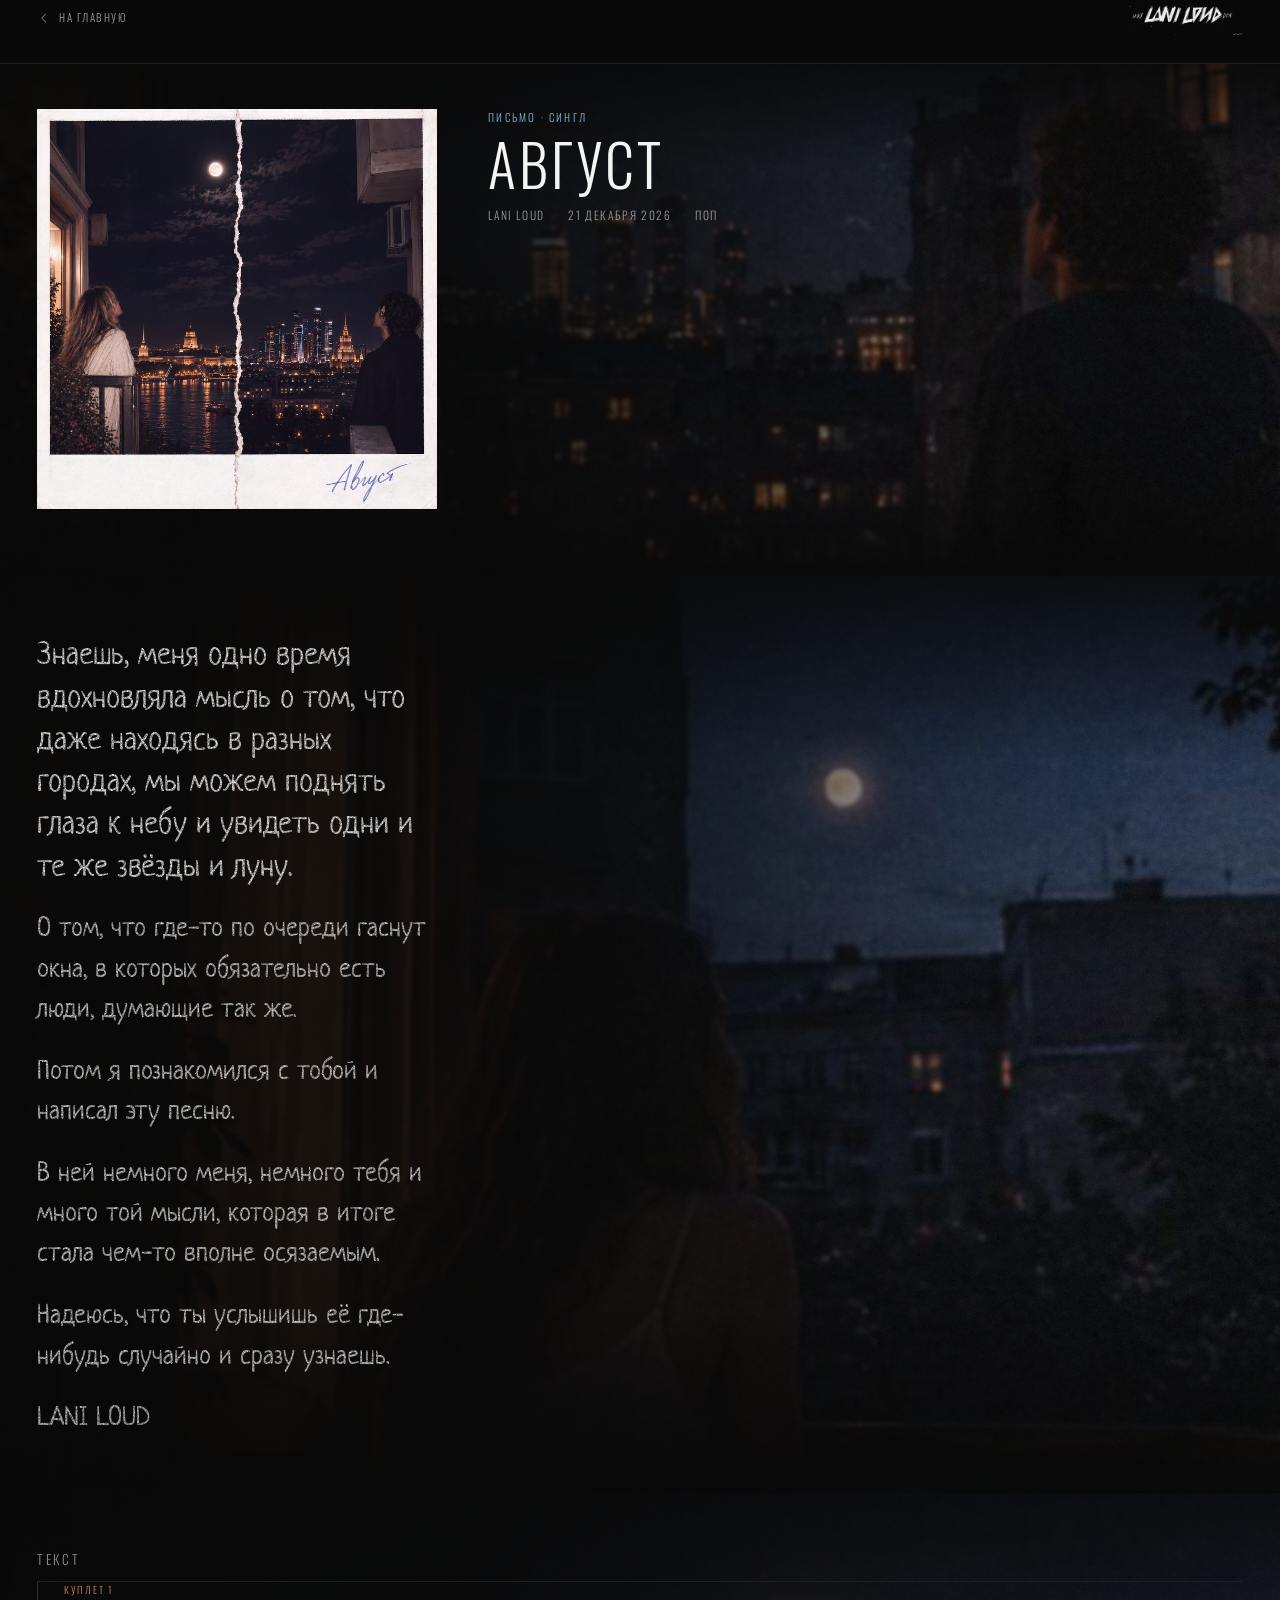
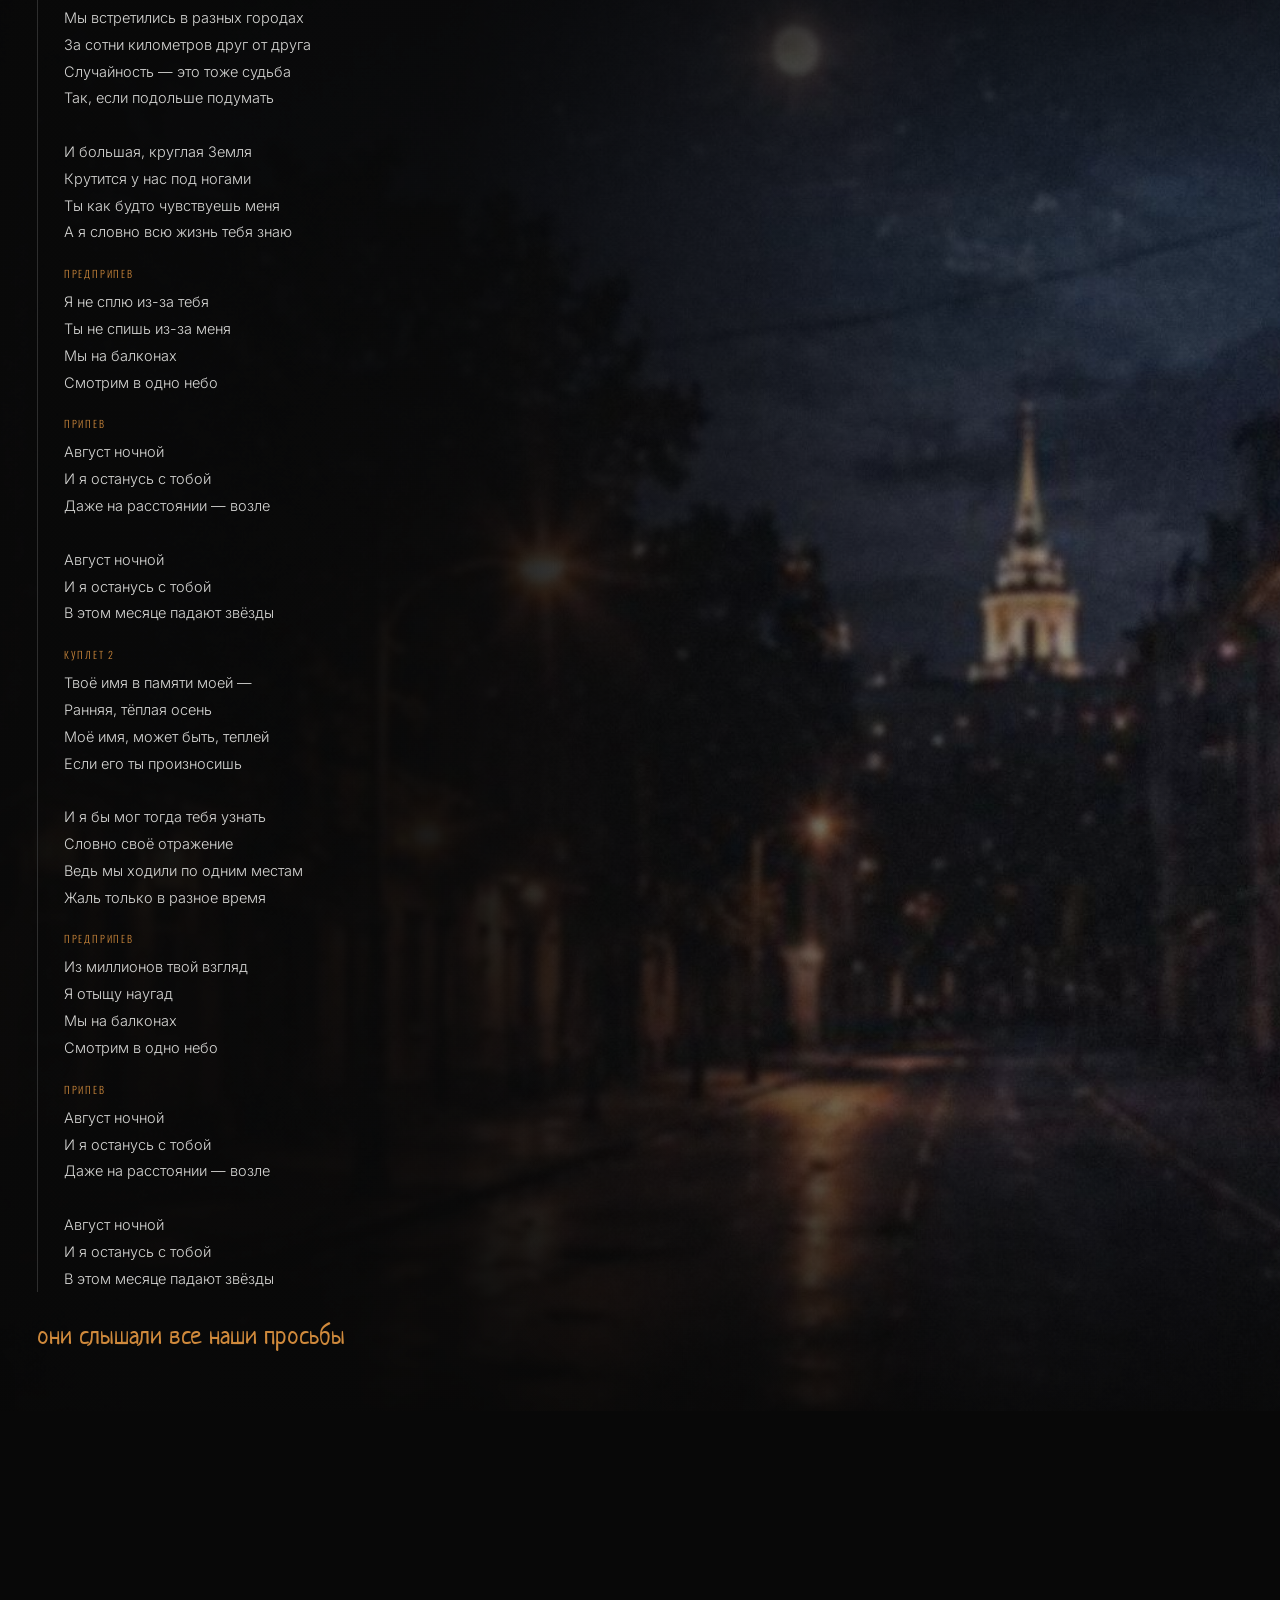
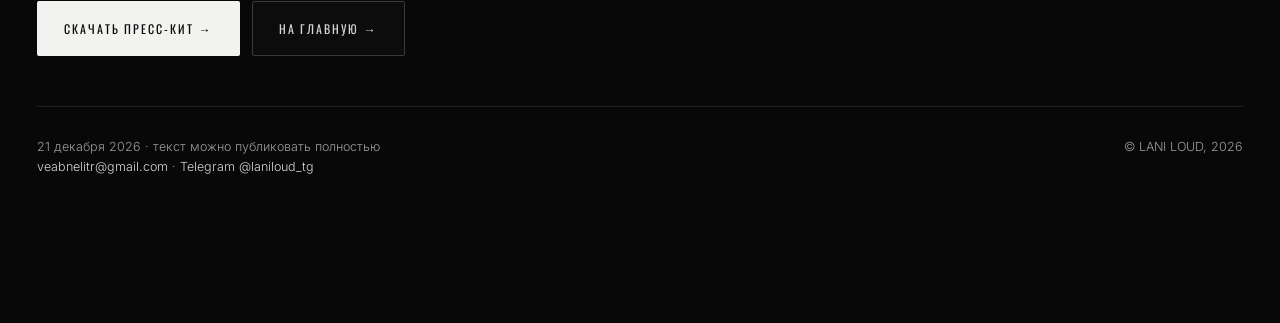
==== commit f8140b6a: "Письмо: крупный рукописный шрифт с процарапанной фактурой" ====
--- a/press/avgust.html
+++ b/press/avgust.html
@@ -91,6 +91,18 @@
   </defs>
 </svg>
 
+<!-- фильтр «нацарапанного» контура для рукописного текста -->
+<svg width="0" height="0" aria-hidden="true" style="position:absolute">
+  <filter id="scratchLetter" x="-3%" y="-3%" width="106%" height="106%">
+    <feTurbulence type="fractalNoise" baseFrequency="0.62" numOctaves="3" seed="9" result="grain"/>
+    <feColorMatrix in="grain" type="matrix" result="mask"
+      values="0 0 0 0 0  0 0 0 0 0  0 0 0 0 0  0.9 0.5 0.3 0 -0.18"/>
+    <feComposite in="SourceGraphic" in2="mask" operator="in" result="dry"/>
+    <feTurbulence type="fractalNoise" baseFrequency="0.09 0.19" numOctaves="2" seed="4" result="wobble"/>
+    <feDisplacementMap in="dry" in2="wobble" scale="1.5" xChannelSelector="R" yChannelSelector="G"/>
+  </filter>
+</svg>
+
 <header class="release-top wrap">
   <a class="release-back" href="../index.html">
     <svg width="14" height="14" viewBox="0 0 24 24" fill="none" stroke="currentColor" stroke-width="1.5" aria-hidden="true"><path d="M15 5l-7 7 7 7"/></svg>
--- a/css/style.css
+++ b/css/style.css
@@ -758,14 +758,23 @@
 }
 .band-inner { position: relative; z-index: 2; width: 100%; }
 
-.letter { max-width: 60ch; }
-.letter p { font-size: clamp(15px, 1.12vw, 17px); line-height: 1.85; color: var(--text-soft); }
-.letter p + p { margin-top: 1.05em; }
-.letter p:first-child { font-size: clamp(16px, 1.32vw, 19.5px); line-height: 1.7; color: var(--text); }
+.letter { max-width: 44ch; }
+.letter p {
+  font-family: var(--font-script);
+  font-size: clamp(21px, 2.1vw, 30px);
+  line-height: 1.5; color: var(--text-soft);
+  filter: url(#scratchLetter);
+}
+.letter p + p { margin-top: .8em; }
+.letter p:first-child {
+  font-size: clamp(25px, 2.5vw, 35px);
+  line-height: 1.32; color: var(--text);
+}
 .letter-sign {
-  margin-top: clamp(26px, 3.6vw, 44px);
-  font-family: var(--font-script); font-size: clamp(26px, 3.2vw, 40px);
-  line-height: 1; color: var(--text); opacity: .95;
+  margin-top: clamp(24px, 3.4vw, 42px);
+  font-family: var(--font-script); font-size: clamp(30px, 3.6vw, 46px);
+  line-height: 1; color: var(--text); opacity: .92;
+  filter: url(#scratchLetter);
 }
 
 @media (max-width: 900px) {
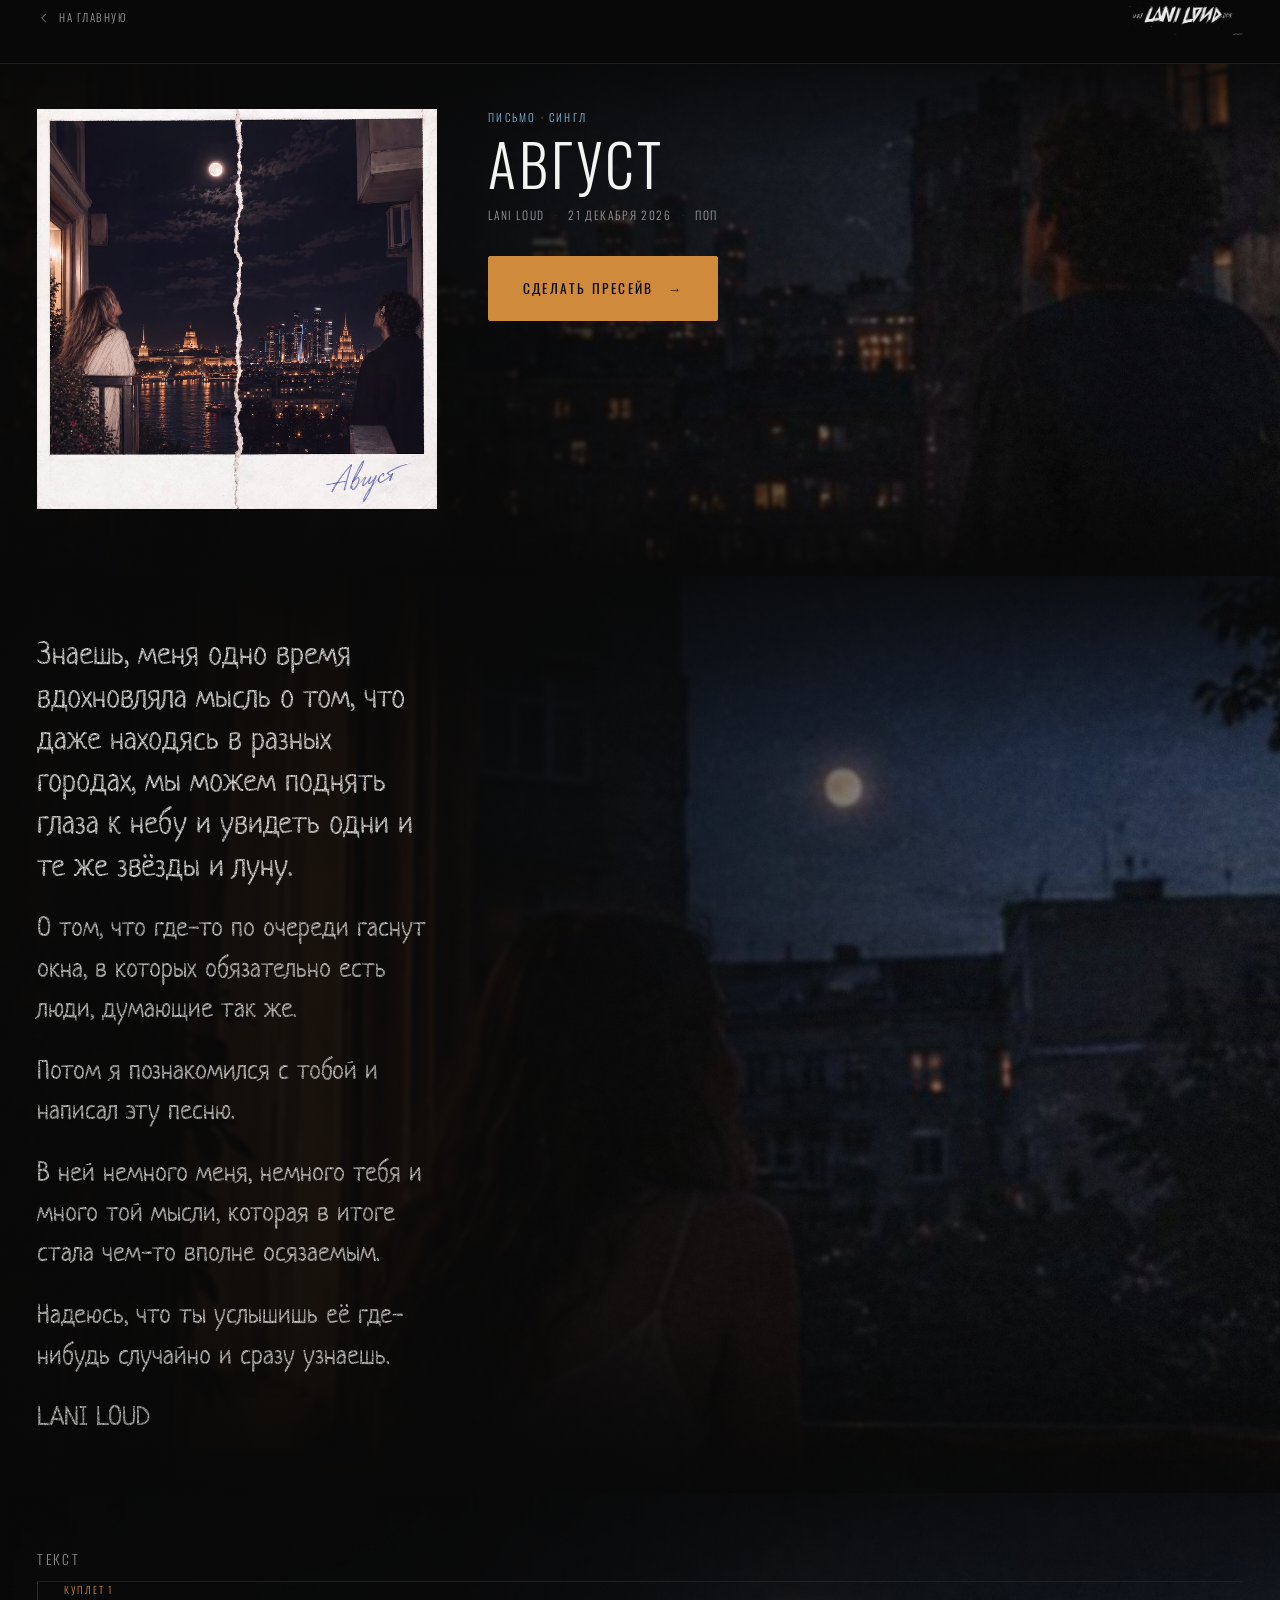
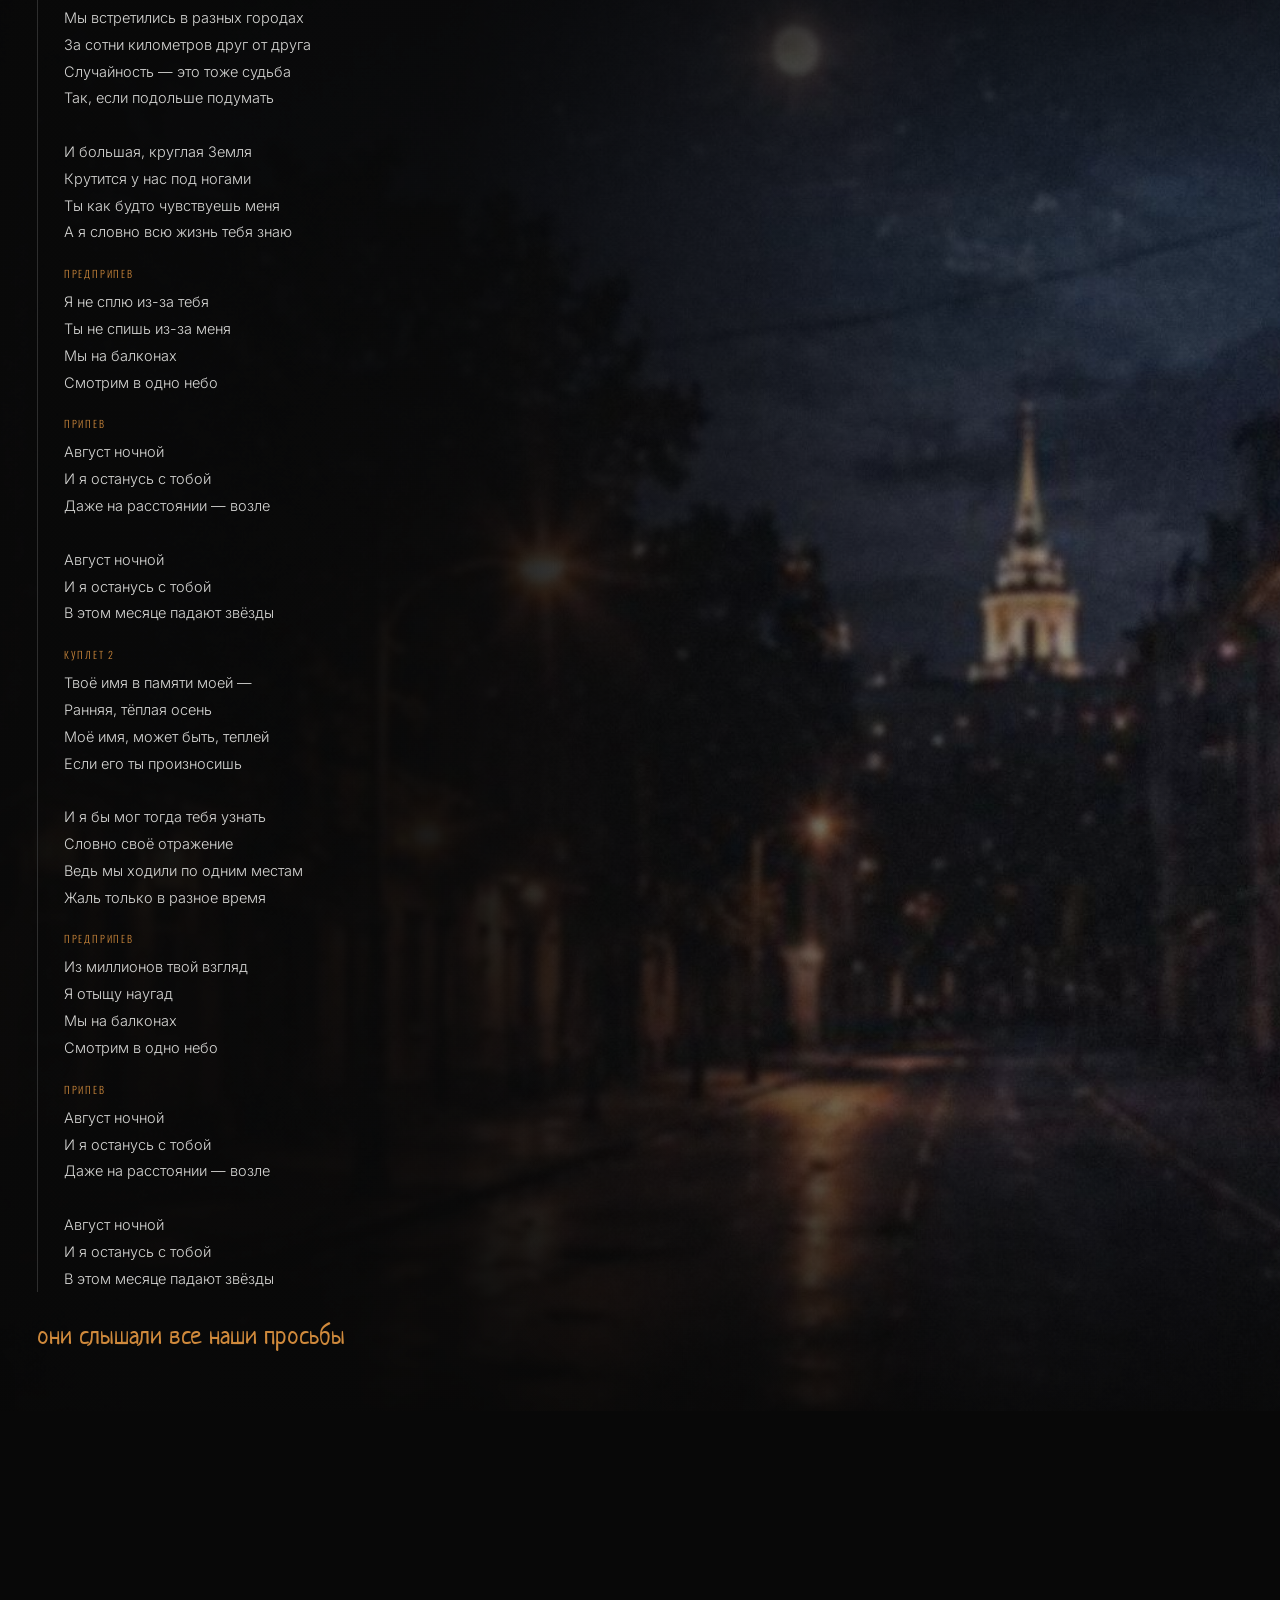
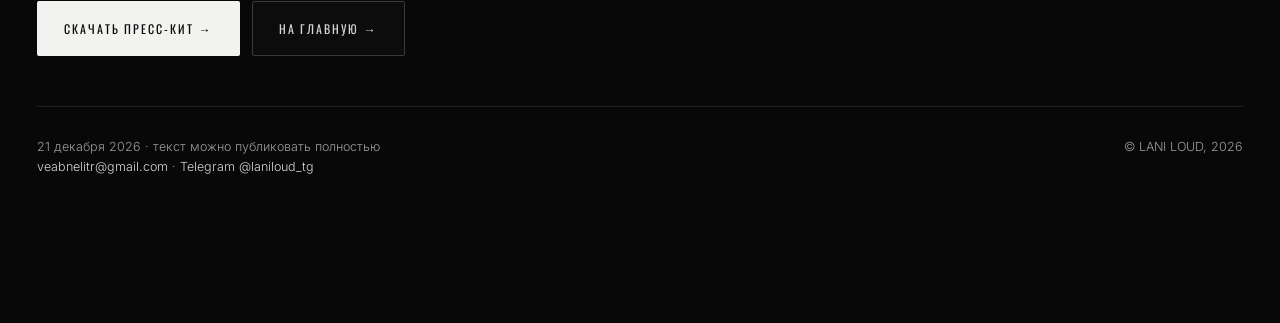
==== commit 9f2c39a2: "Пресейв: большая кнопка в шапке письма" ====
--- a/press/avgust.html
+++ b/press/avgust.html
@@ -128,6 +128,9 @@
           <span>21 декабря 2026</span>
           <span>поп</span>
         </p>
+        <a class="btn btn-ember btn-lg presave" href="https://band.link/xwhOE" target="_blank" rel="noopener">
+          Сделать пресейв <span aria-hidden="true">→</span>
+        </a>
       </div>
     </div>
   </div>
--- a/css/style.css
+++ b/css/style.css
@@ -741,6 +741,15 @@
   line-height: 1.4; color: var(--ember);
 }
 
+.btn-ember { background: var(--ember); color: #080808; border-color: var(--ember); }
+.btn-ember:hover { background: #e8a45c; color: #080808; transform: translateY(-1px); }
+.btn-lg {
+  padding: clamp(18px, 1.6vw, 22px) clamp(28px, 2.6vw, 42px);
+  font-size: clamp(13px, 1.05vw, 15px);
+  letter-spacing: .18em;
+}
+.presave { margin-top: clamp(20px, 2.6vw, 32px); }
+@media (max-width: 600px) { .presave { width: 100%; } }
 /* ---------- 19. Письмо: рисунки прямо под текстом ---------- */
 .release-band {
   position: relative; overflow: hidden;
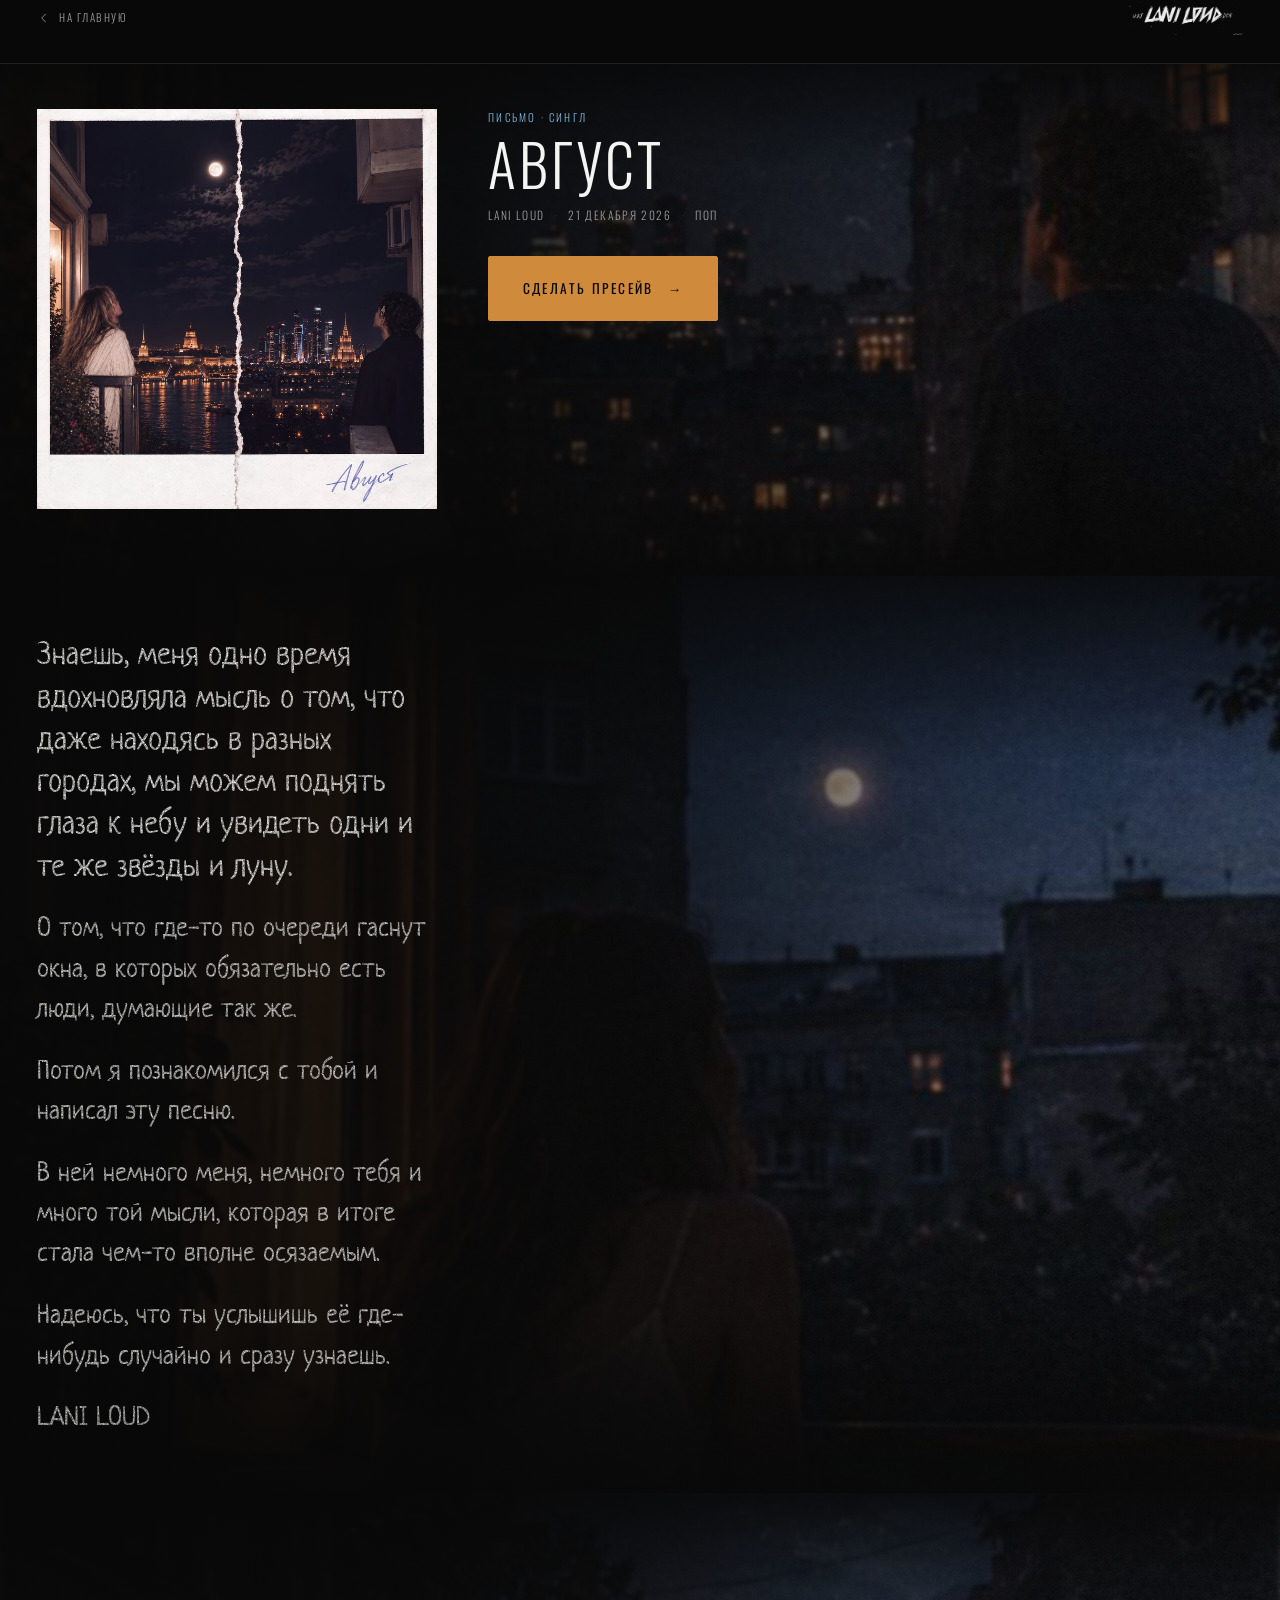
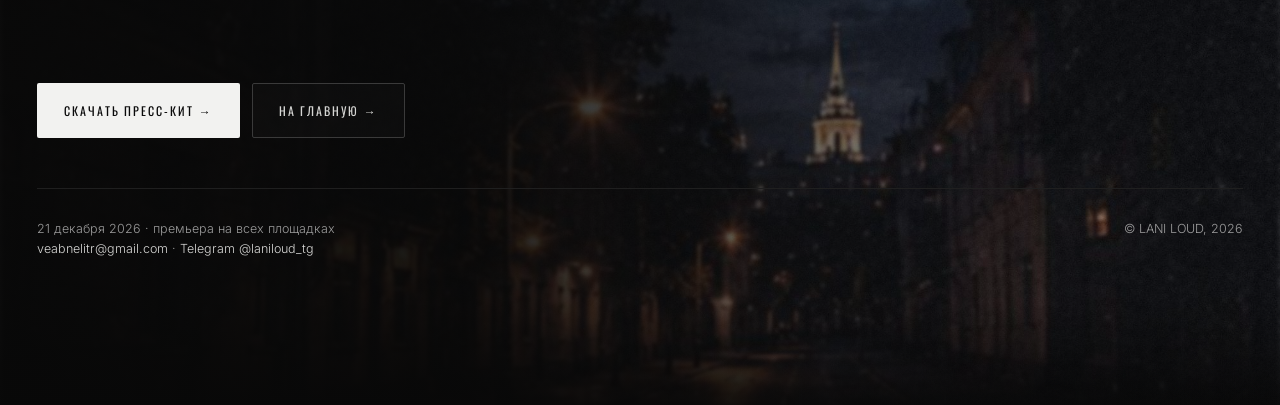
==== commit 6911b702: "Текст песни убран до премьеры — со страницы и из пресс-кита" ====
--- a/press/avgust.html
+++ b/press/avgust.html
@@ -152,85 +152,17 @@
   </div>
 </section>
 
-<!-- ── текст песни: падающие звёзды ───────────────────────── -->
-<section class="release-band">
+<footer class="release-band">
   <div class="band-art" aria-hidden="true"><img src="../assets/img/art-stars.jpg" alt="" width="2000" height="1200"></div>
   <div class="band-scrim"></div>
   <div class="band-inner wrap">
-    <h2 class="release-h2">Текст</h2>
-    <div class="lyrics">
-      <div class="lyrics-part">
-        <b>Куплет 1</b>
-        <p>Мы встретились в разных городах
-За сотни километров друг от друга
-Случайность — это тоже судьба
-Так, если подольше подумать
-
-И большая, круглая Земля
-Крутится у нас под ногами
-Ты как будто чувствуешь меня
-А я словно всю жизнь тебя знаю</p>
-      </div>
-      <div class="lyrics-part">
-        <b>Предприпев</b>
-        <p>Я не сплю из-за тебя
-Ты не спишь из-за меня
-Мы на балконах
-Смотрим в одно небо</p>
-      </div>
-      <div class="lyrics-part">
-        <b>Припев</b>
-        <p>Август ночной
-И я останусь с тобой
-Даже на расстоянии — возле
-
-Август ночной
-И я останусь с тобой
-В этом месяце падают звёзды</p>
-      </div>
-      <div class="lyrics-part">
-        <b>Куплет 2</b>
-        <p>Твоё имя в памяти моей —
-Ранняя, тёплая осень
-Моё имя, может быть, теплей
-Если его ты произносишь
-
-И я бы мог тогда тебя узнать
-Словно своё отражение
-Ведь мы ходили по одним местам
-Жаль только в разное время</p>
-      </div>
-      <div class="lyrics-part">
-        <b>Предприпев</b>
-        <p>Из миллионов твой взгляд
-Я отыщу наугад
-Мы на балконах
-Смотрим в одно небо</p>
-      </div>
-      <div class="lyrics-part">
-        <b>Припев</b>
-        <p>Август ночной
-И я останусь с тобой
-Даже на расстоянии — возле
-
-Август ночной
-И я останусь с тобой
-В этом месяце падают звёзды</p>
-      </div>
-    </div>
-    <p class="lyrics-out">они слышали все наши просьбы</p>
-  </div>
-</section>
-
-<footer class="release-band">
-  <div class="band-inner wrap">
     <div class="release-cta">
-      <a class="btn btn-solid" href="../assets/press/lani-loud-press-kit.zip?v=eae0939d" download>Скачать пресс-кит →</a>
+      <a class="btn btn-solid" href="../assets/press/lani-loud-press-kit.zip?v=5c69eb76" download>Скачать пресс-кит →</a>
       <a class="btn btn-ghost" href="../index.html">На главную →</a>
     </div>
     <div class="release-foot">
       <span>
-        21 декабря 2026 · текст можно публиковать полностью<br>
+        21 декабря 2026 · премьера на всех площадках<br>
         <a href="mailto:veabnelitr@gmail.com">veabnelitr@gmail.com</a> ·
         <a href="https://t.me/laniloud_tg" target="_blank" rel="noopener">Telegram @laniloud_tg</a>
       </span>
